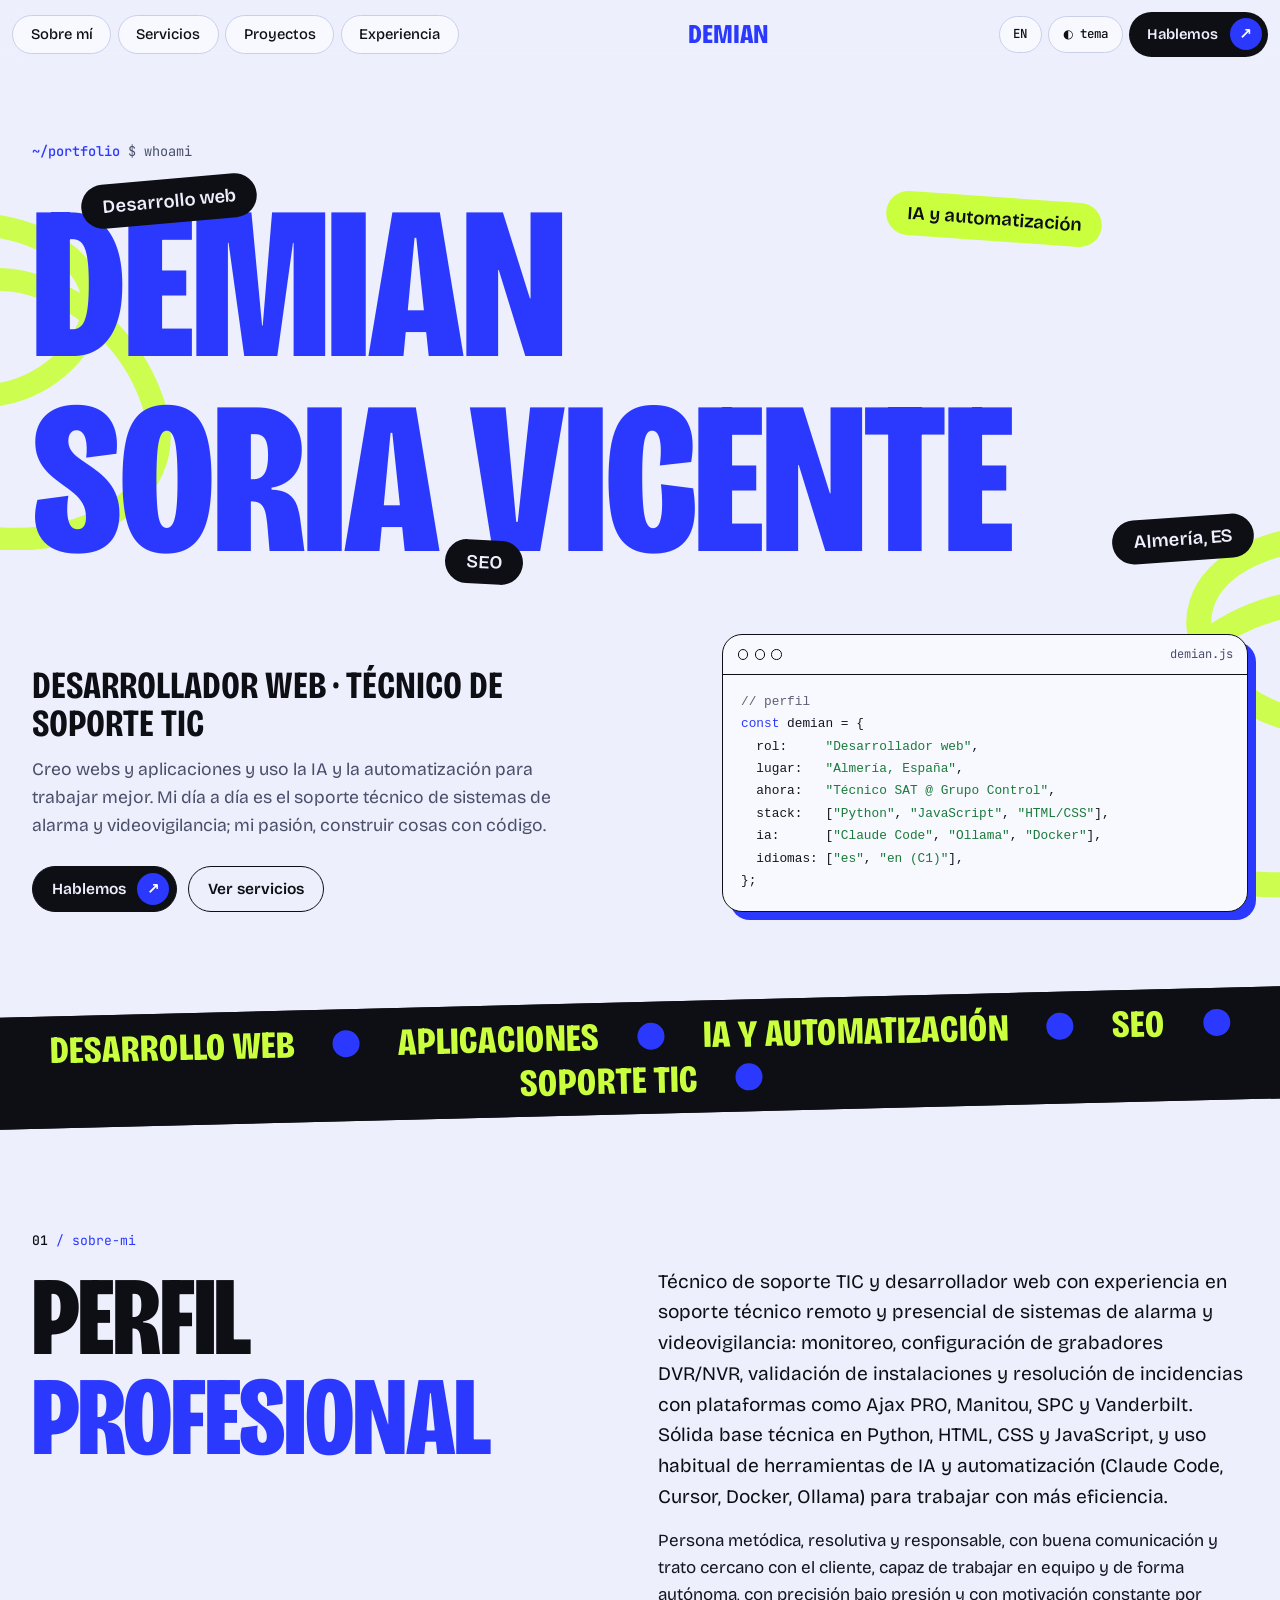
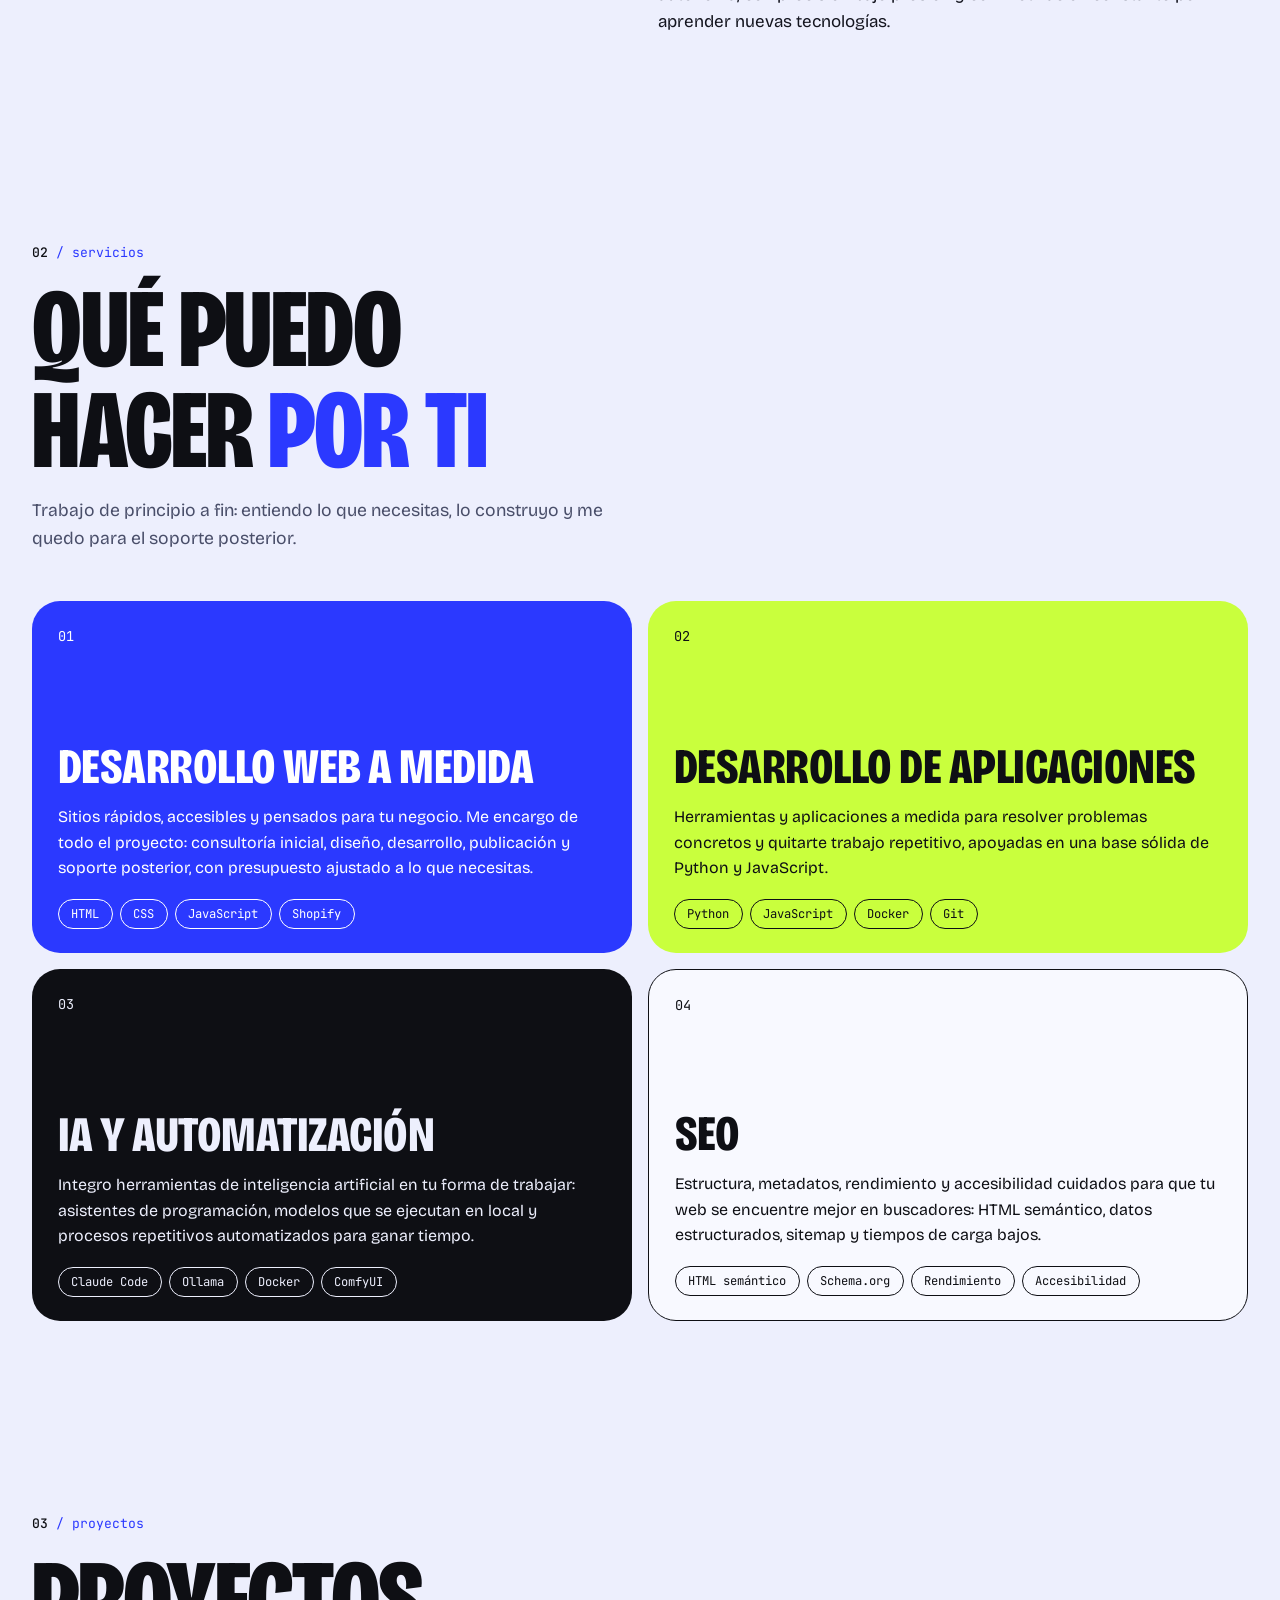
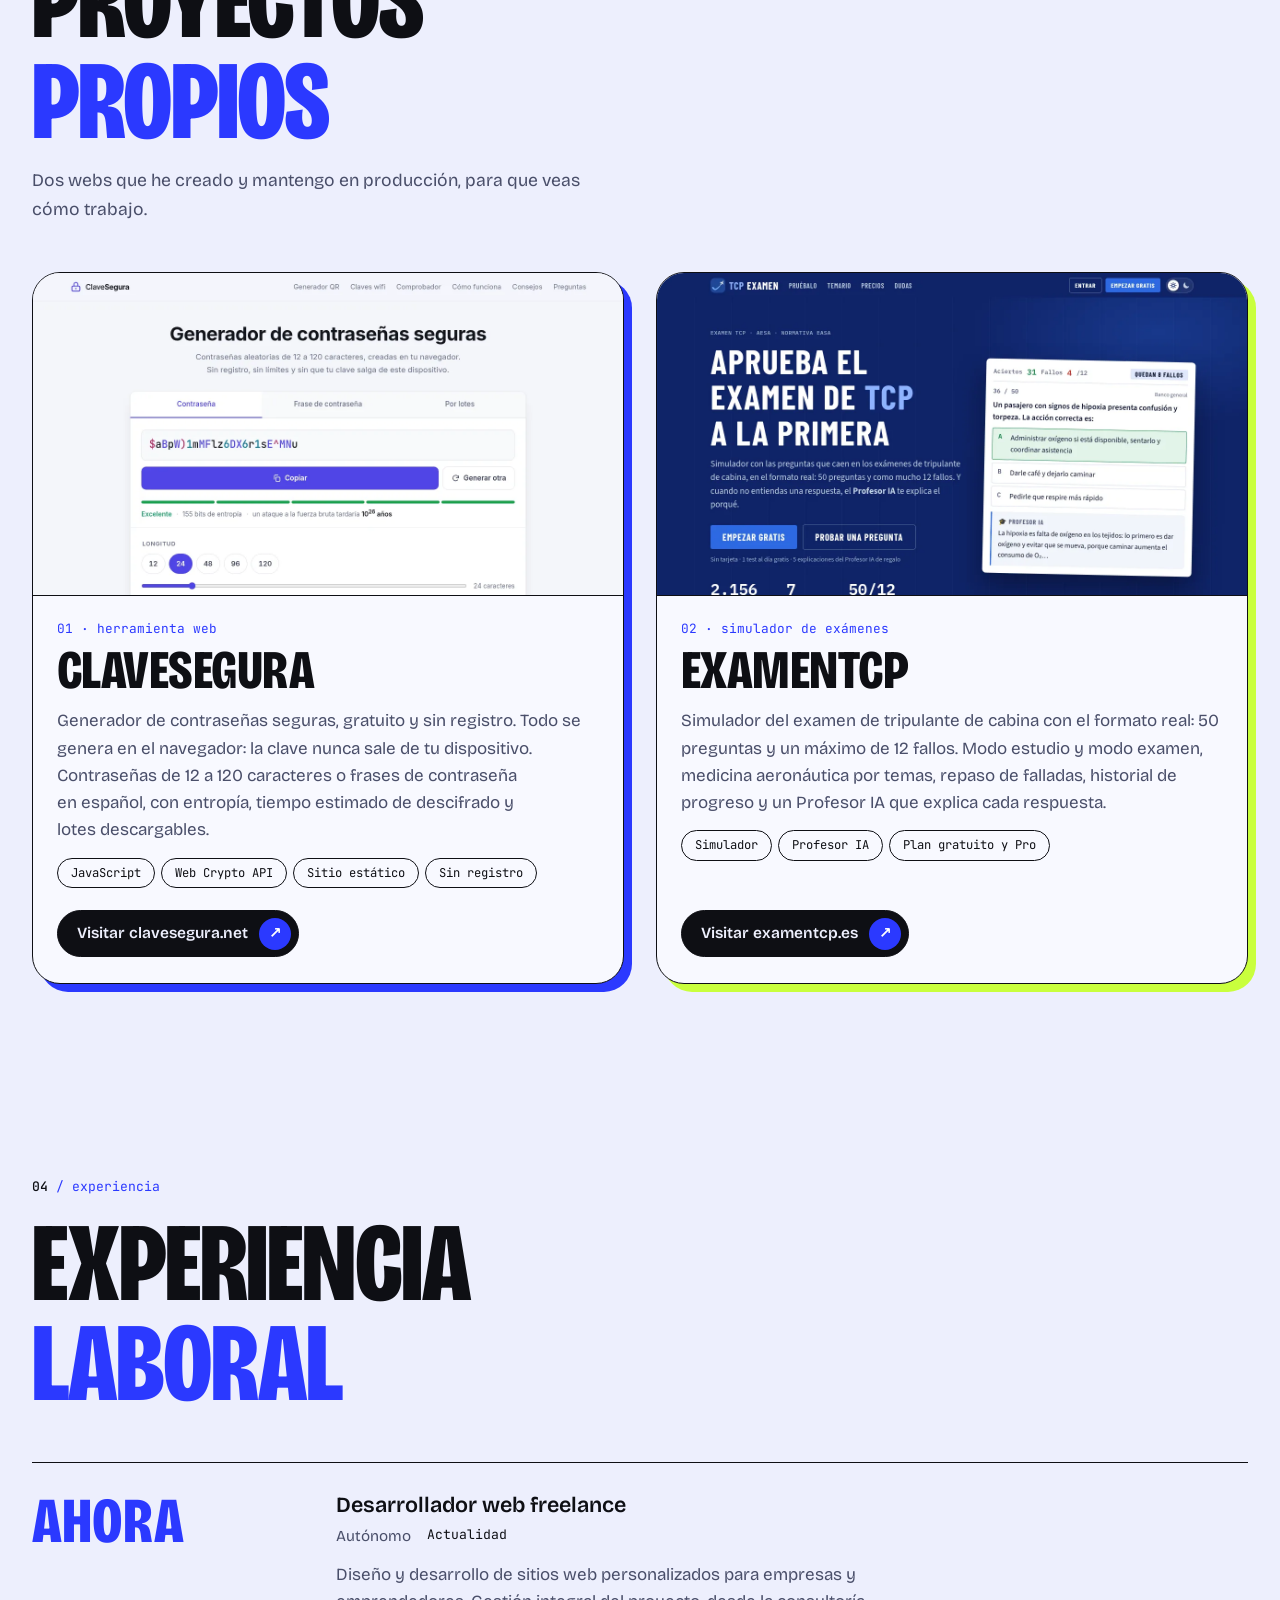
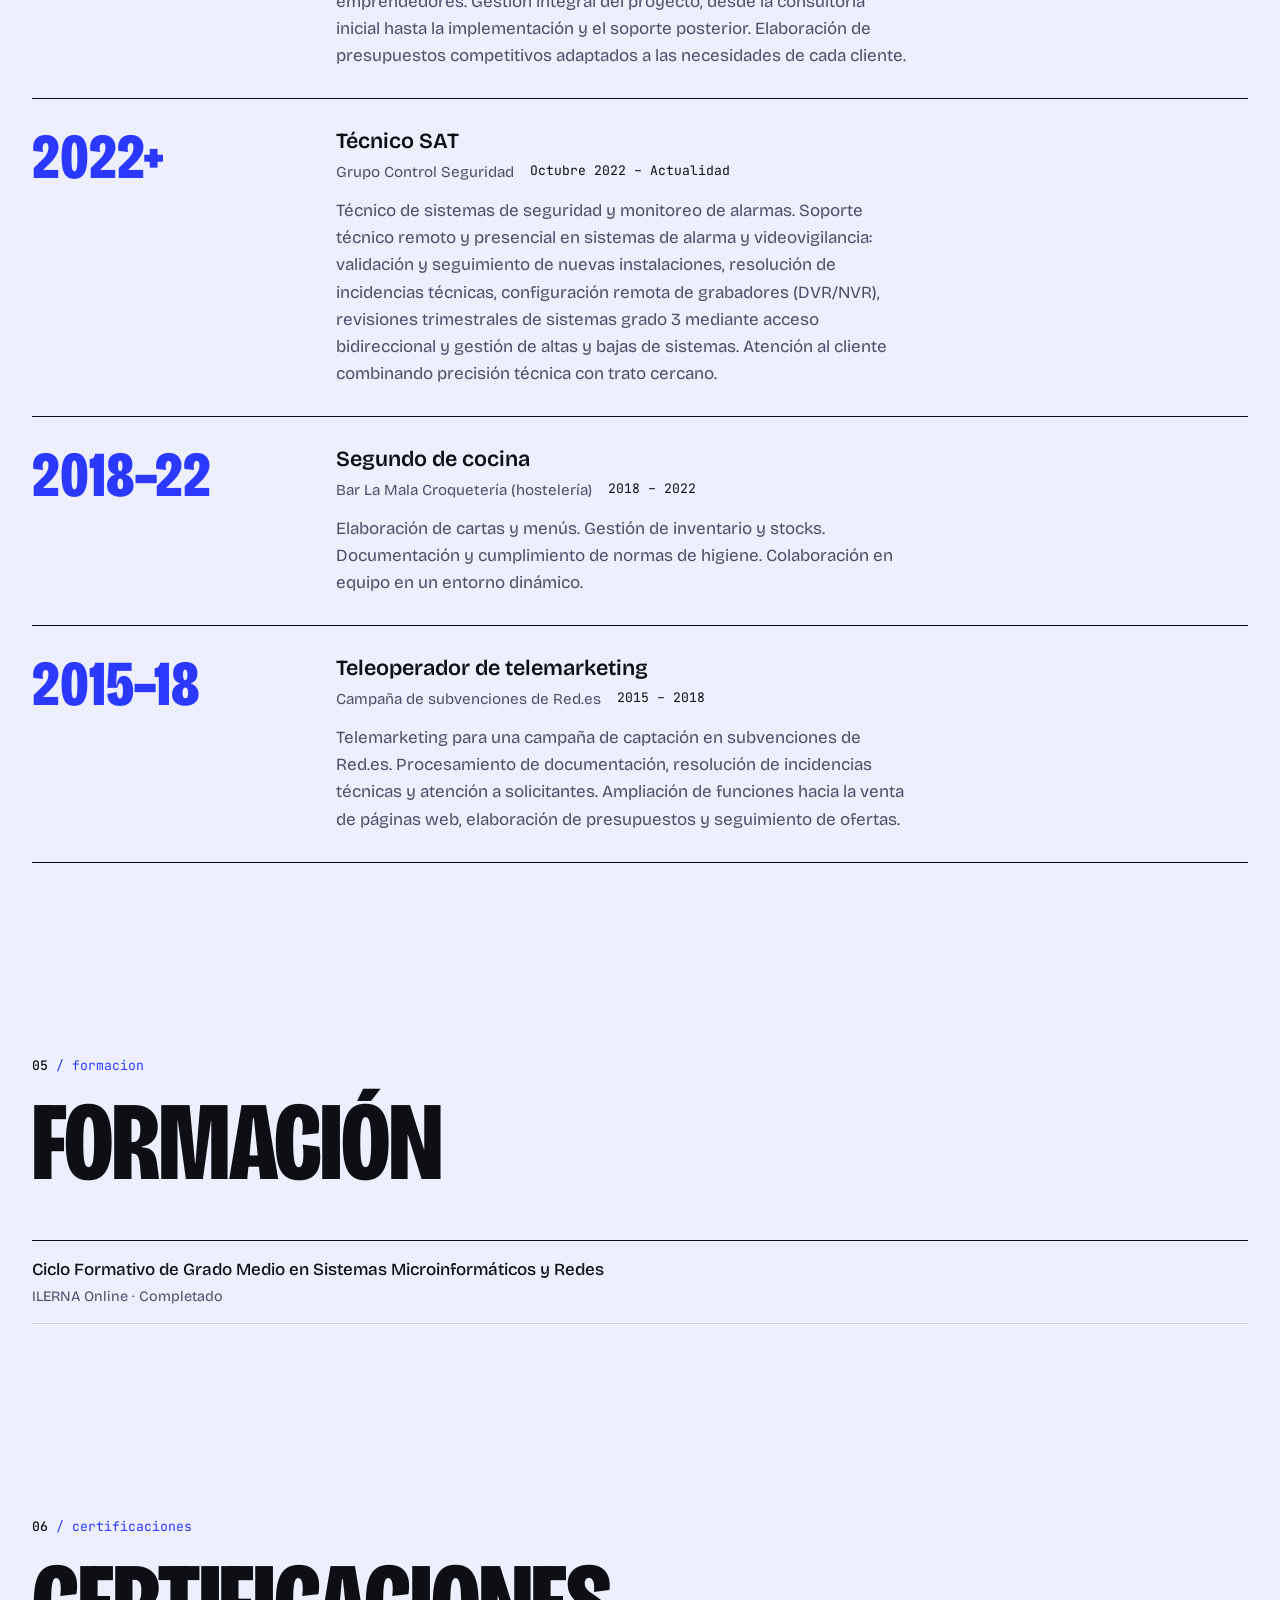
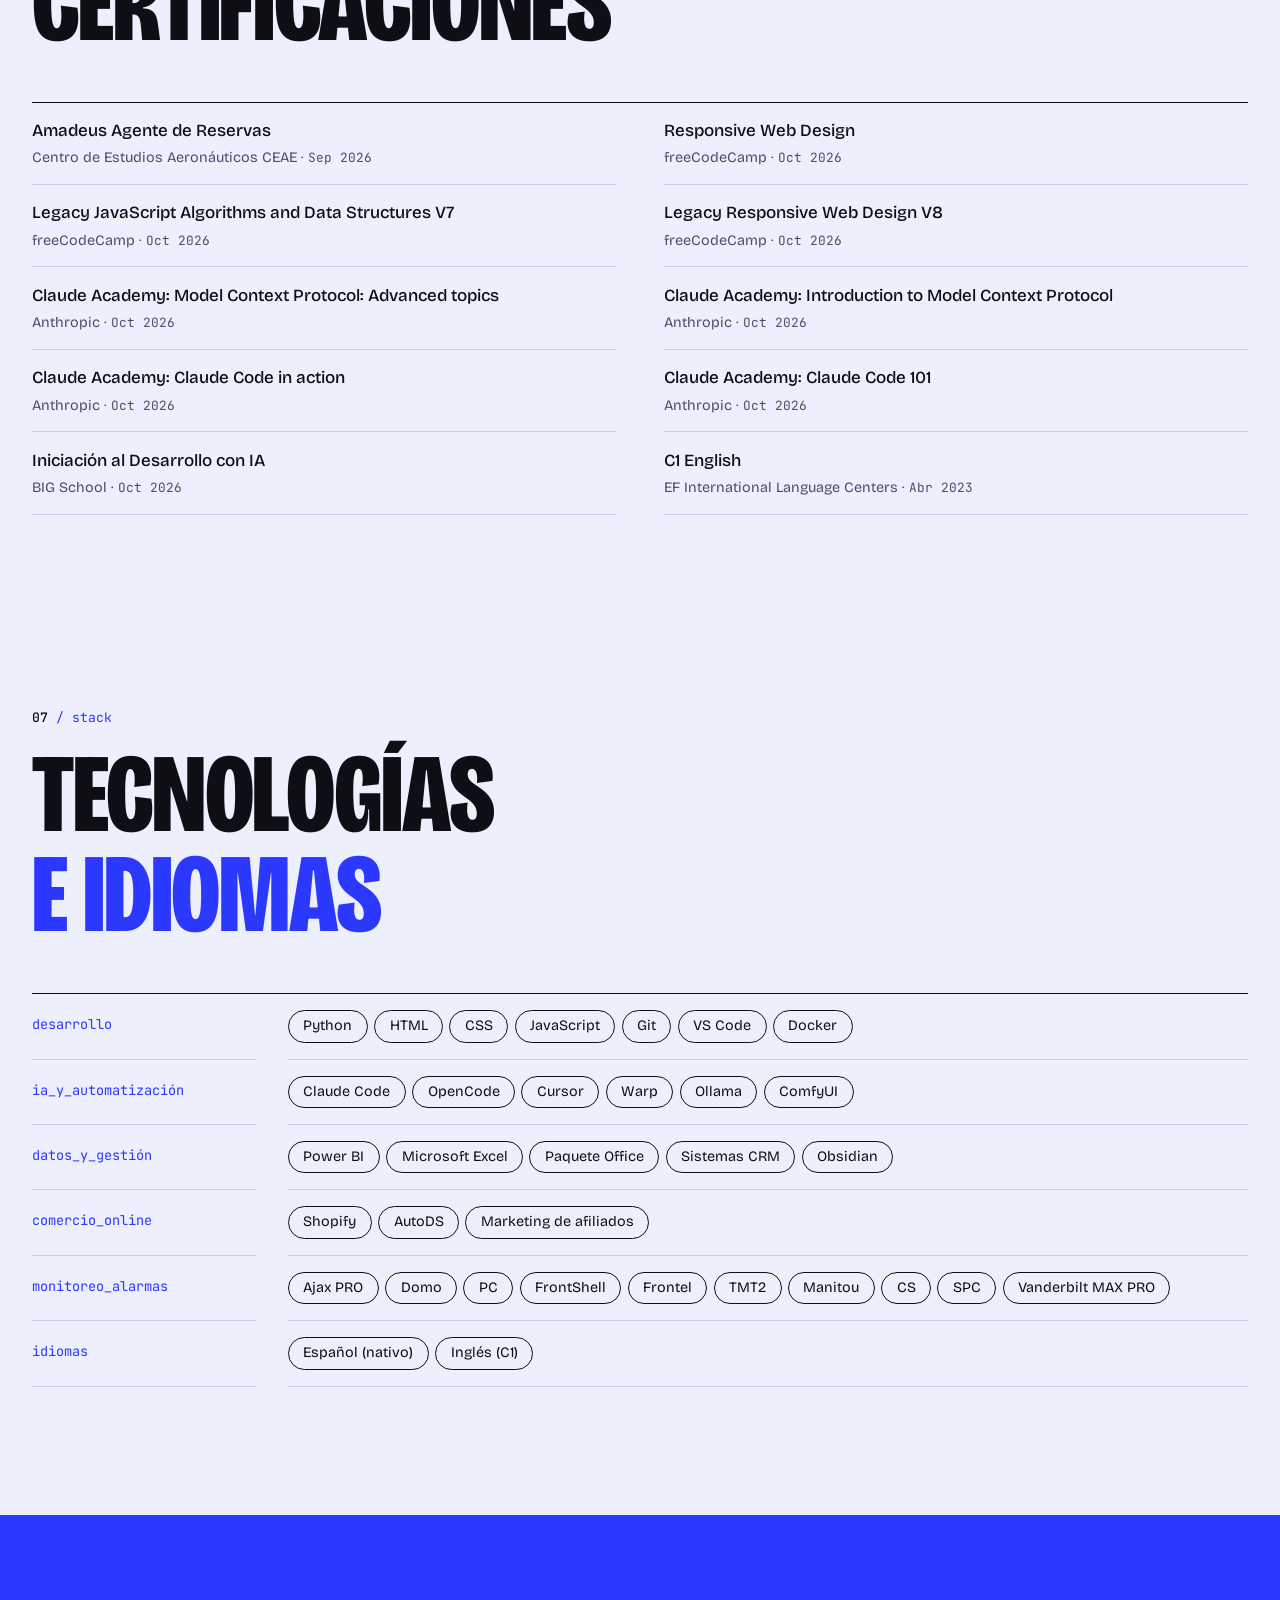
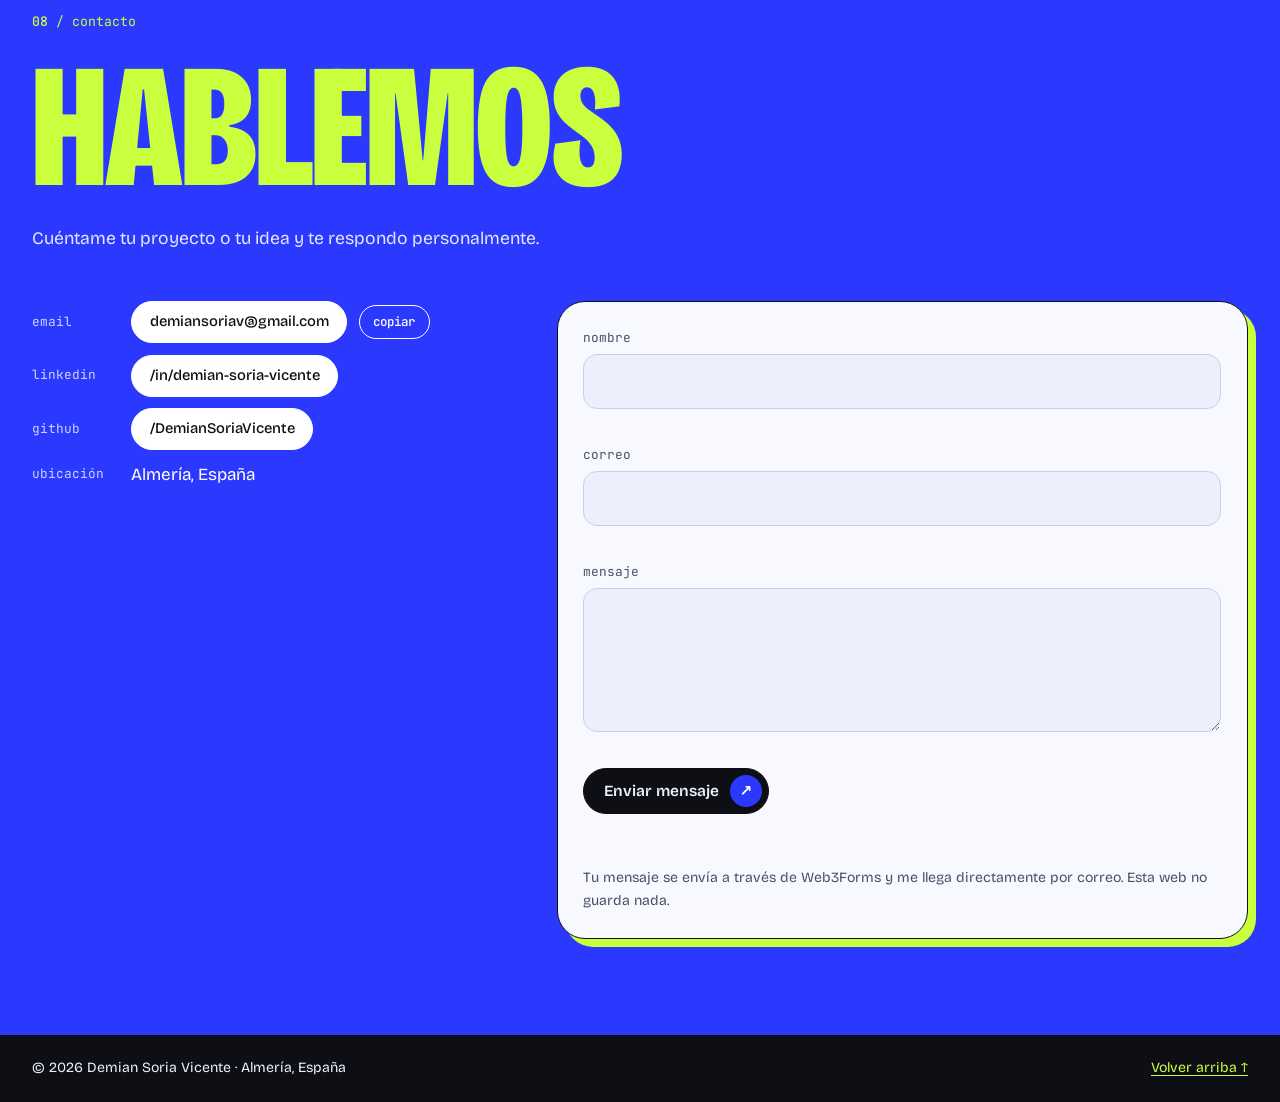
==== index.html @ f56797f7 "" ====
<!doctype html>
<html lang="es">
<head>
  <meta charset="utf-8">
  <meta name="viewport" content="width=device-width, initial-scale=1">
  <script>try{var t=localStorage.getItem("theme");if(t==="light"||t==="dark")document.documentElement.dataset.theme=t}catch(e){}document.documentElement.classList.add("js")</script>
  <title>Demian Soria Vicente — Desarrollador web · IA y automatización</title>
  <meta name="description" content="Demian Soria Vicente, desarrollador web y técnico de soporte TIC en Almería. Webs a medida, aplicaciones, IA y automatización, y SEO. Currículum y contacto.">
  <meta name="theme-color" content="#edeffd">
  <link rel="canonical" href="https://demiansoriavicente.github.io/">
  <link rel="alternate" hreflang="es" href="https://demiansoriavicente.github.io/">
  <link rel="alternate" hreflang="en" href="https://demiansoriavicente.github.io/en/">
  <link rel="alternate" hreflang="x-default" href="https://demiansoriavicente.github.io/">
  <meta property="og:type" content="profile">
  <meta property="og:title" content="Demian Soria Vicente — Desarrollador web · IA y automatización">
  <meta property="og:description" content="Webs a medida, aplicaciones, IA y automatización, y SEO. Técnico de soporte TIC en Almería.">
  <meta property="og:url" content="https://demiansoriavicente.github.io/">
  <meta property="og:image" content="https://demiansoriavicente.github.io/assets/img/og.png">
  <meta property="og:image:width" content="1200">
  <meta property="og:image:height" content="630">
  <meta property="og:image:alt" content="Demian Soria Vicente — Desarrollador web, IA y automatización">
  <meta property="og:locale" content="es_ES">
  <meta property="og:locale:alternate" content="en_GB">
  <meta name="twitter:card" content="summary_large_image">
  <link rel="icon" type="image/svg+xml" href="assets/img/favicon.svg">
  <link rel="preload" href="assets/fonts/bricolage-grotesque-latin.woff2" as="font" type="font/woff2" crossorigin>
  <link rel="stylesheet" href="styles.css?v=20261025o">

  <script type="application/ld+json">
  {
    "@context": "https://schema.org",
    "@type": "Person",
    "name": "Demian Soria Vicente",
    "url": "https://demiansoriavicente.github.io/",
    "image": "https://demiansoriavicente.github.io/assets/img/og.png",
    "jobTitle": "Desarrollador web · Técnico de soporte TIC",
    "email": "demiansoriav@gmail.com",
    "address": { "@type": "PostalAddress", "addressLocality": "Almería", "addressCountry": "ES" },
    "worksFor": { "@type": "Organization", "name": "Grupo Control Seguridad" },
    "sameAs": ["https://www.linkedin.com/in/demian-soria-vicente", "https://github.com/DemianSoriaVicente"],
    "knowsLanguage": ["es", "en"],
    "knowsAbout": ["Desarrollo web", "Inteligencia artificial", "Automatización", "SEO", "Python", "JavaScript"]
  }
  </script>
</head>

<body>
  <a class="skip-link" href="#main">Saltar al contenido</a>

  <header class="nav">
    <div class="nav-in">
      <nav aria-label="Principal">
        <ul class="pills nav-links">
          <li><a class="pill" href="#sobre-mi">Sobre mí</a></li>
          <li><a class="pill" href="#servicios">Servicios</a></li>
          <li><a class="pill" href="#proyectos">Proyectos</a></li>
          <li><a class="pill" href="#experiencia">Experiencia</a></li>
        </ul>
      </nav>
      <a class="brand" href="#inicio" aria-label="Demian Soria Vicente — inicio">Demian</a>
      <div class="tools">
        <a class="pill mono" href="en/" hreflang="en" lang="en" aria-label="Read this page in English">EN</a>
        <button class="pill theme-toggle" type="button" data-theme-toggle aria-label="Cambiar entre tema claro y oscuro">◐ tema</button>
        <a class="cta" href="#contacto">Hablemos <span class="dot" aria-hidden="true">↗</span></a>
      </div>
    </div>
  </header>

  <main id="main">

    <!-- ============ HERO ============ -->
    <section class="hero" id="inicio">
      <svg class="scribble s1" viewBox="0 0 400 420" aria-hidden="true"><path d="M-30 90 C 150 -10, 330 90, 250 190 C 180 280, 40 250, 90 150 C 130 70, 300 120, 340 260 C 370 360, 250 430, 120 400"/></svg>
      <svg class="scribble s2" viewBox="0 0 400 420" aria-hidden="true"><path d="M430 60 C 250 -20, 90 70, 170 170 C 240 260, 380 220, 330 130 C 290 60, 120 110, 80 250 C 50 350, 170 420, 300 380"/></svg>
      <div class="wrap">
        <p class="prompt"><b>~/portfolio</b> $ whoami</p>
        <div class="hero-head">
          <h1 class="hero-title display">
            <span class="line">Demian</span>
            <span class="line">Soria Vicente</span>
          </h1>
          <span class="sticker st1" aria-hidden="true">Desarrollo web</span>
          <span class="sticker st2 lime" aria-hidden="true">IA y automatización</span>
          <span class="sticker st3" aria-hidden="true">SEO</span>
          <span class="sticker st4" aria-hidden="true">Almería, ES</span>
        </div>
        <div class="hero-bottom">
          <div>
            <p class="role">Desarrollador web · Técnico de soporte TIC</p>
            <p class="lede">Creo webs y aplicaciones y uso la IA y la automatización para trabajar mejor. Mi día a día es el soporte técnico de sistemas de alarma y videovigilancia; mi pasión, construir cosas con código.</p>
            <div class="actions">
              <a class="btn solid" href="#contacto">Hablemos</a>
              <a class="btn ghost" href="#servicios">Ver servicios</a>
            </div>
          </div>
          <div class="code-card" aria-hidden="true">
            <div class="code-bar"><i></i><i></i><i></i><span>demian.js</span></div>
<pre><span class="c">// perfil</span>
<span class="k">const</span> demian = {
  rol:     <span class="s">"Desarrollador web"</span>,
  lugar:   <span class="s">"Almería, España"</span>,
  ahora:   <span class="s">"Técnico SAT @ Grupo Control"</span>,
  stack:   [<span class="s">"Python"</span>, <span class="s">"JavaScript"</span>, <span class="s">"HTML/CSS"</span>],
  ia:      [<span class="s">"Claude Code"</span>, <span class="s">"Ollama"</span>, <span class="s">"Docker"</span>],
  idiomas: [<span class="s">"es"</span>, <span class="s">"en (C1)"</span>],
};</pre>
          </div>
        </div>
      </div>
    </section>

    <div class="band-clip" aria-hidden="true">
      <div class="band">
        <div class="band-track">
          <div class="band-set"><span>Desarrollo web</span><span>Aplicaciones</span><span>IA y automatización</span><span>SEO</span><span>Soporte TIC</span></div>
        </div>
      </div>
    </div>

    <!-- ============ SOBRE MÍ ============ -->
    <section id="sobre-mi">
      <div class="wrap reveal">
        <p class="tag"><b>01</b> / sobre-mi</p>
        <div class="about-grid">
          <h2 class="display">Perfil<br><em>profesional</em></h2>
          <div>
            <p>Técnico de soporte TIC y desarrollador web con experiencia en soporte técnico remoto y presencial de sistemas de alarma y videovigilancia: monitoreo, configuración de grabadores DVR/NVR, validación de instalaciones y resolución de incidencias con plataformas como Ajax PRO, Manitou, SPC y Vanderbilt. Sólida base técnica en Python, HTML, CSS y JavaScript, y uso habitual de herramientas de IA y automatización (Claude Code, Cursor, Docker, Ollama) para trabajar con más eficiencia.</p>
            <p>Persona metódica, resolutiva y responsable, con buena comunicación y trato cercano con el cliente, capaz de trabajar en equipo y de forma autónoma, con precisión bajo presión y con motivación constante por aprender nuevas tecnologías.</p>
          </div>
        </div>
      </div>
    </section>

    <!-- ============ SERVICIOS ============ -->
    <section id="servicios">
      <div class="wrap">
        <div class="sec-head reveal">
          <p class="tag"><b>02</b> / servicios</p>
          <h2 class="display">Qué puedo<br>hacer <em>por ti</em></h2>
          <p class="sub">Trabajo de principio a fin: entiendo lo que necesitas, lo construyo y me quedo para el soporte posterior.</p>
        </div>
        <div class="cards">
          <article class="card c1 reveal">
            <span class="num">01</span>
            <h3>Desarrollo web a medida</h3>
            <p>Sitios rápidos, accesibles y pensados para tu negocio. Me encargo de todo el proyecto: consultoría inicial, diseño, desarrollo, publicación y soporte posterior, con presupuesto ajustado a lo que necesitas.</p>
            <ul class="chips"><li>HTML</li><li>CSS</li><li>JavaScript</li><li>Shopify</li></ul>
          </article>
          <article class="card c2 reveal">
            <span class="num">02</span>
            <h3>Desarrollo de aplicaciones</h3>
            <p>Herramientas y aplicaciones a medida para resolver problemas concretos y quitarte trabajo repetitivo, apoyadas en una base sólida de Python y JavaScript.</p>
            <ul class="chips"><li>Python</li><li>JavaScript</li><li>Docker</li><li>Git</li></ul>
          </article>
          <article class="card c3 reveal">
            <span class="num">03</span>
            <h3>IA y automatización</h3>
            <p>Integro herramientas de inteligencia artificial en tu forma de trabajar: asistentes de programación, modelos que se ejecutan en local y procesos repetitivos automatizados para ganar tiempo.</p>
            <ul class="chips"><li>Claude Code</li><li>Ollama</li><li>Docker</li><li>ComfyUI</li></ul>
          </article>
          <article class="card c4 reveal">
            <span class="num">04</span>
            <h3>SEO</h3>
            <p>Estructura, metadatos, rendimiento y accesibilidad cuidados para que tu web se encuentre mejor en buscadores: HTML semántico, datos estructurados, sitemap y tiempos de carga bajos.</p>
            <ul class="chips"><li>HTML semántico</li><li>Schema.org</li><li>Rendimiento</li><li>Accesibilidad</li></ul>
          </article>
        </div>
      </div>
    </section>

    <!-- ============ PROYECTOS ============ -->
    <section id="proyectos">
      <div class="wrap">
        <div class="sec-head reveal">
          <p class="tag"><b>03</b> / proyectos</p>
          <h2 class="display">Proyectos<br><em>propios</em></h2>
          <p class="sub">Dos webs que he creado y mantengo en producción, para que veas cómo trabajo.</p>
        </div>
        <div class="projects">
          <article class="project reveal">
            <a class="shot" href="https://clavesegura.net/" target="_blank" rel="noopener" tabindex="-1" aria-hidden="true"><img src="assets/img/proyecto-clavesegura.webp" alt="" width="1280" height="700" loading="lazy" decoding="async"></a>
            <div class="project-body">
              <p class="num">01 · herramienta web</p>
              <h3 class="display">ClaveSegura</h3>
              <p>Generador de contraseñas seguras, gratuito y sin registro. Todo se genera en el navegador: la clave nunca sale de tu dispositivo. Contraseñas de 12 a 120 caracteres o frases de contraseña en español, con entropía, tiempo estimado de descifrado y lotes descargables.</p>
              <ul class="chips"><li>JavaScript</li><li>Web Crypto API</li><li>Sitio estático</li><li>Sin registro</li></ul>
              <a class="btn solid" href="https://clavesegura.net/" target="_blank" rel="noopener">Visitar clavesegura.net</a>
            </div>
          </article>
          <article class="project reveal">
            <a class="shot" href="https://examentcp.es/" target="_blank" rel="noopener" tabindex="-1" aria-hidden="true"><img src="assets/img/proyecto-examentcp.webp" alt="" width="1280" height="700" loading="lazy" decoding="async"></a>
            <div class="project-body">
              <p class="num">02 · simulador de exámenes</p>
              <h3 class="display">ExamenTCP</h3>
              <p>Simulador del examen de tripulante de cabina con el formato real: 50 preguntas y un máximo de 12 fallos. Modo estudio y modo examen, medicina aeronáutica por temas, repaso de falladas, historial de progreso y un Profesor IA que explica cada respuesta.</p>
              <ul class="chips"><li>Simulador</li><li>Profesor IA</li><li>Plan gratuito y Pro</li></ul>
              <a class="btn solid" href="https://examentcp.es/" target="_blank" rel="noopener">Visitar examentcp.es</a>
            </div>
          </article>
        </div>
      </div>
    </section>

    <!-- ============ EXPERIENCIA ============ -->
    <section id="experiencia">
      <div class="wrap">
        <div class="sec-head reveal">
          <p class="tag"><b>04</b> / experiencia</p>
          <h2 class="display">Experiencia<br><em>laboral</em></h2>
        </div>
        <ol class="jobs">
          <li class="job reveal">
            <span class="yr">Ahora</span>
            <div>
              <h3>Desarrollador web freelance</h3>
              <p class="meta"><span>Autónomo</span><span class="when">Actualidad</span></p>
              <p>Diseño y desarrollo de sitios web personalizados para empresas y emprendedores. Gestión integral del proyecto, desde la consultoría inicial hasta la implementación y el soporte posterior. Elaboración de presupuestos competitivos adaptados a las necesidades de cada cliente.</p>
            </div>
          </li>
          <li class="job reveal">
            <span class="yr">2022+</span>
            <div>
              <h3>Técnico SAT</h3>
              <p class="meta"><span>Grupo Control Seguridad</span><span class="when">Octubre 2022 – Actualidad</span></p>
              <p>Técnico de sistemas de seguridad y monitoreo de alarmas. Soporte técnico remoto y presencial en sistemas de alarma y videovigilancia: validación y seguimiento de nuevas instalaciones, resolución de incidencias técnicas, configuración remota de grabadores (DVR/NVR), revisiones trimestrales de sistemas grado 3 mediante acceso bidireccional y gestión de altas y bajas de sistemas. Atención al cliente combinando precisión técnica con trato cercano.</p>
            </div>
          </li>
          <li class="job reveal">
            <span class="yr">2018–22</span>
            <div>
              <h3>Segundo de cocina</h3>
              <p class="meta"><span>Bar La Mala Croquetería (hostelería)</span><span class="when">2018 – 2022</span></p>
              <p>Elaboración de cartas y menús. Gestión de inventario y stocks. Documentación y cumplimiento de normas de higiene. Colaboración en equipo en un entorno dinámico.</p>
            </div>
          </li>
          <li class="job reveal">
            <span class="yr">2015–18</span>
            <div>
              <h3>Teleoperador de telemarketing</h3>
              <p class="meta"><span>Campaña de subvenciones de Red.es</span><span class="when">2015 – 2018</span></p>
              <p>Telemarketing para una campaña de captación en subvenciones de Red.es. Procesamiento de documentación, resolución de incidencias técnicas y atención a solicitantes. Ampliación de funciones hacia la venta de páginas web, elaboración de presupuestos y seguimiento de ofertas.</p>
            </div>
          </li>
        </ol>
      </div>
    </section>

    <!-- ============ FORMACIÓN ============ -->
    <section id="formacion">
      <div class="wrap reveal">
        <div class="sec-head">
          <p class="tag"><b>05</b> / formacion</p>
          <h2 class="display">Formación</h2>
        </div>
        <ul class="list">
          <li>Ciclo Formativo de Grado Medio en Sistemas Microinformáticos y Redes<small>ILERNA Online · Completado</small></li>
        </ul>
      </div>
    </section>

    <!-- ============ CERTIFICACIONES ============ -->
    <section id="certificaciones">
      <div class="wrap">
        <div class="sec-head reveal">
          <p class="tag"><b>06</b> / certificaciones</p>
          <h2 class="display">Certifi&shy;caciones</h2>
        </div>
        <ul class="list cols reveal">
          <li>Amadeus Agente de Reservas<small>Centro de Estudios Aeronáuticos CEAE · <span class="when">Sep 2026</span></small></li>
          <li>Responsive Web Design<small>freeCodeCamp · <span class="when">Oct 2026</span></small></li>
          <li>Legacy JavaScript Algorithms and Data Structures V7<small>freeCodeCamp · <span class="when">Oct 2026</span></small></li>
          <li>Legacy Responsive Web Design V8<small>freeCodeCamp · <span class="when">Oct 2026</span></small></li>
          <li>Claude Academy: Model Context Protocol: Advanced topics<small>Anthropic · <span class="when">Oct 2026</span></small></li>
          <li>Claude Academy: Introduction to Model Context Protocol<small>Anthropic · <span class="when">Oct 2026</span></small></li>
          <li>Claude Academy: Claude Code in action<small>Anthropic · <span class="when">Oct 2026</span></small></li>
          <li>Claude Academy: Claude Code 101<small>Anthropic · <span class="when">Oct 2026</span></small></li>
          <li>Iniciación al Desarrollo con IA<small>BIG School · <span class="when">Oct 2026</span></small></li>
          <li>C1 English<small>EF International Language Centers · <span class="when">Abr 2023</span></small></li>
        </ul>
      </div>
    </section>

    <!-- ============ TECNOLOGÍAS ============ -->
    <section id="tecnologias">
      <div class="wrap">
        <div class="sec-head reveal">
          <p class="tag"><b>07</b> / stack</p>
          <h2 class="display">Tecnologías<br><em>e idiomas</em></h2>
        </div>
        <dl class="stack reveal">
          <dt>desarrollo</dt>
          <dd><ul class="chips"><li>Python</li><li>HTML</li><li>CSS</li><li>JavaScript</li><li>Git</li><li>VS Code</li><li>Docker</li></ul></dd>
          <dt>ia_y_automatización</dt>
          <dd><ul class="chips"><li>Claude Code</li><li>OpenCode</li><li>Cursor</li><li>Warp</li><li>Ollama</li><li>ComfyUI</li></ul></dd>
          <dt>datos_y_gestión</dt>
          <dd><ul class="chips"><li>Power BI</li><li>Microsoft Excel</li><li>Paquete Office</li><li>Sistemas CRM</li><li>Obsidian</li></ul></dd>
          <dt>comercio_online</dt>
          <dd><ul class="chips"><li>Shopify</li><li>AutoDS</li><li>Marketing de afiliados</li></ul></dd>
          <dt>monitoreo_alarmas</dt>
          <dd><ul class="chips"><li>Ajax PRO</li><li>Domo</li><li>PC</li><li>FrontShell</li><li>Frontel</li><li>TMT2</li><li>Manitou</li><li>CS</li><li>SPC</li><li>Vanderbilt MAX PRO</li></ul></dd>
          <dt>idiomas</dt>
          <dd><ul class="chips"><li>Español (nativo)</li><li>Inglés (C1)</li></ul></dd>
        </dl>
      </div>
    </section>

    <!-- ============ CONTACTO ============ -->
    <section class="contact" id="contacto">
      <div class="wrap">
        <div class="reveal">
          <p class="tag"><b>08</b> / contacto</p>
          <h2 class="display">Hable&shy;mos</h2>
          <p class="sub">Cuéntame tu proyecto o tu idea y te respondo personalmente.</p>
        </div>
        <div class="contact-grid">
          <ul class="links reveal">
            <li>
              <span class="lbl">email</span><a class="pill" href="mailto:demiansoriav@gmail.com">demiansoriav@gmail.com</a>
              <button class="pill copy" type="button" data-copy="demiansoriav@gmail.com" data-copied="¡Copiado!">copiar</button>
            </li>
            <li><span class="lbl">linkedin</span><a class="pill" href="https://www.linkedin.com/in/demian-soria-vicente" rel="me noopener">/in/demian-soria-vicente</a></li>
            <li><span class="lbl">github</span><a class="pill" href="https://github.com/DemianSoriaVicente" rel="me noopener">/DemianSoriaVicente</a></li>
            <li><span class="lbl">ubicación</span><span class="plain">Almería, España</span></li>
          </ul>

          <form class="reveal" id="contact-form" novalidate
                action="https://api.web3forms.com/submit" method="POST"
                data-endpoint="https://api.web3forms.com/submit"
                data-to="demiansoriav@gmail.com"
                data-e-name="Escribe tu nombre." data-e-email="Escribe un correo válido." data-e-msg="Escribe un mensaje (mínimo 10 caracteres)."
                data-sending="Enviando…" data-sent="¡Mensaje enviado! Te responderé lo antes posible." data-fail="No se ha podido enviar. Inténtalo de nuevo o escríbeme directamente a">
            <input type="hidden" name="access_key" value="eef2a2b2-ebfb-4b62-925e-6abe126f3256">
            <input type="hidden" name="subject" value="Mensaje desde la web">
            <input type="hidden" name="from_name" value="Web demiansoriavicente.github.io">
            <input type="checkbox" name="botcheck" class="hp" tabindex="-1" autocomplete="off" aria-hidden="true">
            <div class="field">
              <label for="f-name">nombre</label>
              <input id="f-name" name="name" type="text" autocomplete="name" required maxlength="100">
              <p class="err" data-err="name" aria-live="polite"></p>
            </div>
            <div class="field">
              <label for="f-email">correo</label>
              <input id="f-email" name="email" type="email" autocomplete="email" required maxlength="150">
              <p class="err" data-err="email" aria-live="polite"></p>
            </div>
            <div class="field">
              <label for="f-msg">mensaje</label>
              <textarea id="f-msg" name="message" required minlength="10" maxlength="1500"></textarea>
              <p class="err" data-err="msg" aria-live="polite"></p>
            </div>
            <div class="field hp" aria-hidden="true">
              <label for="f-web">No rellenar</label>
              <input id="f-web" name="web" type="text" tabindex="-1" autocomplete="off">
            </div>
            <div>
              <button class="btn solid" type="submit">Enviar mensaje</button>
            </div>
            <p class="status" role="status" aria-live="polite" data-status></p>
            <p class="note">Tu mensaje se envía a través de Web3Forms y me llega directamente por correo. Esta web no guarda nada.</p>
          </form>
        </div>
      </div>
    </section>

  </main>

  <footer class="foot">
    <div class="wrap">
      <p>© 2026 Demian Soria Vicente · Almería, España</p>
      <p><a href="#inicio">Volver arriba ↑</a></p>
    </div>
  </footer>

  <script src="main.js?v=20261025o" defer></script>
</body>
</html>
---- styles.css ----
/* =============================================================
   0. Fuentes autoalojadas: Bricolage Grotesque y JetBrains Mono
   ============================================================= */
@font-face {
  font-family: 'Bricolage Grotesque';
  font-style: normal;
  font-weight: 400 800;
  font-stretch: 75% 100%;
  font-display: swap;
  src: url(assets/fonts/bricolage-grotesque-latin-ext.woff2) format('woff2');
  unicode-range: U+0100-02BA, U+02BD-02C5, U+02C7-02CC, U+02CE-02D7, U+02DD-02FF, U+0304, U+0308, U+0329, U+1D00-1DBF, U+1E00-1E9F, U+1EF2-1EFF, U+2020, U+20A0-20AB, U+20AD-20C4, U+2113, U+2C60-2C7F, U+A720-A7FF;
}
@font-face {
  font-family: 'Bricolage Grotesque';
  font-style: normal;
  font-weight: 400 800;
  font-stretch: 75% 100%;
  font-display: swap;
  src: url(assets/fonts/bricolage-grotesque-latin.woff2) format('woff2');
  unicode-range: U+0000-00FF, U+0131, U+0152-0153, U+02BB-02BC, U+02C6, U+02DA, U+02DC, U+0304, U+0308, U+0329, U+2000-206F, U+20AC, U+2122, U+2191, U+2193, U+2212, U+2215, U+FEFF, U+FFFD;
}
@font-face {
  font-family: 'JetBrains Mono';
  font-style: normal;
  font-weight: 400 500;
  font-display: swap;
  src: url(assets/fonts/jetbrains-mono-latin.woff2) format('woff2');
  unicode-range: U+0000-00FF, U+0131, U+0152-0153, U+02BB-02BC, U+02C6, U+02DA, U+02DC, U+0304, U+0308, U+0329, U+2000-206F, U+20AC, U+2122, U+2191, U+2193, U+2212, U+2215, U+FEFF, U+FFFD;
}
@font-face {
  font-family: 'JetBrains Mono';
  font-style: normal;
  font-weight: 400 500;
  font-display: swap;
  src: url(assets/fonts/jetbrains-mono-latin-ext.woff2) format('woff2');
  unicode-range: U+0100-02BA, U+02BD-02C5, U+02C7-02CC, U+02CE-02D7, U+02DD-02FF, U+0304, U+0308, U+0329, U+1D00-1DBF, U+1E00-1E9F, U+1EF2-1EFF, U+2020, U+20A0-20AB, U+20AD-20C4, U+2113, U+2C60-2C7F, U+A720-A7FF;
}

/* =============================================================
   1. Tokens (claro por defecto; oscuro con [data-theme="dark"])
   ============================================================= */
:root {
  color-scheme: light;
  --bg: #edeffd;
  --bg-2: #e0e4f8;
  --card: #f8f9ff;
  --ink: #0e0f14;
  --text: #14151f;
  --muted: #4a4f6a;
  --line: #c9cfea;
  --accent: #2b39ff;
  --accent-ink: #ffffff;
  --blue: #2b39ff;
  --lime: #c9ff3d;
  --danger: #c0262d;
  --code-key: #2b39ff;
  --code-str: #1a7a3a;
  --code-com: #5d6074;
  --display: "Bricolage Grotesque", "Arial Narrow", Impact, sans-serif;
  --sans: "Bricolage Grotesque", system-ui, -apple-system, "Segoe UI", sans-serif;
  --mono: "JetBrains Mono", ui-monospace, "SFMono-Regular", Menlo, Consolas, monospace;
  --radius: 28px;
  --pill: 999px;
}
:root[data-theme="dark"] {
  color-scheme: dark;
  --bg: #0d0e14;
  --bg-2: #14151d;
  --card: #171925;
  --ink: #edeffd;
  --text: #ece9e0;
  --muted: #a3a6b8;
  --line: #262838;
  --accent: #8a93ff;
  --accent-ink: #0d0e14;
  --danger: #f87171;
  --code-key: #9aa3ff;
  --code-str: #b6f27a;
  --code-com: #8b8fa6;
}

*, *::before, *::after { box-sizing: border-box; }
html { -webkit-text-size-adjust: 100%; scroll-behavior: smooth; scroll-padding-top: 5rem; background: var(--bg); }
body {
  margin: 0;
  background: var(--bg);
  color: var(--text);
  font-family: var(--sans);
  font-size: 1.0625rem;
  font-stretch: 100%;
  line-height: 1.6;
  -webkit-font-smoothing: antialiased;
  overflow-x: clip;
}
img, svg { display: block; max-width: 100%; }
a { color: var(--accent); text-underline-offset: 0.18em; }
button { font: inherit; color: inherit; cursor: pointer; }
:focus-visible { outline: 3px solid var(--accent); outline-offset: 3px; border-radius: 6px; }
::selection { background: var(--lime); color: #0e0f14; }
p, dd, li { text-wrap: pretty; }
p { margin: 0 0 0.9rem; }

.wrap { width: min(100% - 2.5rem, 76rem); margin-inline: auto; }
.display {
  font-family: var(--display);
  font-weight: 800;
  font-stretch: 75%;
  text-transform: uppercase;
  line-height: 0.9;
  letter-spacing: -0.01em;
  text-wrap: balance;
}

.skip-link {
  position: absolute; left: 1rem; top: -4rem; z-index: 100;
  background: var(--ink); color: var(--bg);
  padding: 0.6rem 1rem; border-radius: var(--pill); font-weight: 600;
}
.skip-link:focus { top: 1rem; }

/* =============================================================
   2. Navegación en píldoras
   ============================================================= */
.nav {
  position: sticky; top: 0; z-index: 50; padding-block: 0.75rem;
  background: color-mix(in srgb, var(--bg) 88%, transparent);
  -webkit-backdrop-filter: blur(10px); backdrop-filter: blur(10px);
}
.nav-in {
  width: min(100% - 1.5rem, 90rem); margin-inline: auto;
  display: flex; flex-wrap: wrap; align-items: center; justify-content: space-between; gap: 0.5rem 0.75rem;
}
.pills { display: flex; flex-wrap: wrap; gap: 0.4rem; margin: 0; padding: 0; list-style: none; }
.pill {
  display: inline-flex; align-items: center; gap: 0.5rem;
  font-size: 0.92rem; font-weight: 500; line-height: 1;
  padding: 0.7rem 1.1rem; border-radius: var(--pill);
  background: var(--card); color: var(--ink); border: 1px solid var(--line);
  text-decoration: none; transition: background .2s, color .2s, transform .2s;
}
.pill:hover { background: var(--ink); color: var(--bg); border-color: var(--ink); }
.pill[aria-current="true"] { background: var(--ink); color: var(--bg); border-color: var(--ink); }
.brand {
  font-family: var(--display); font-weight: 800; font-stretch: 75%; text-transform: uppercase;
  font-size: 1.7rem; line-height: 1; letter-spacing: 0; color: var(--accent); text-decoration: none;
}
.tools { display: flex; align-items: center; gap: 0.4rem; flex-wrap: wrap; }
.pill.mono, .pill.theme-toggle { font-family: var(--mono); font-size: 0.78rem; padding: 0.7rem 0.85rem; }
.theme-toggle { display: none; }
.js .theme-toggle { display: inline-flex; }
.cta {
  display: inline-flex; align-items: center; gap: 0.7rem;
  padding: 0.4rem 0.4rem 0.4rem 1.15rem; border-radius: var(--pill);
  background: var(--ink); color: var(--bg); font-weight: 600; font-size: 0.92rem; text-decoration: none;
  transition: transform .2s;
}
.cta:hover { transform: translateY(-1px); color: var(--bg); }
.cta .dot {
  display: grid; place-items: center; width: 2rem; height: 2rem; border-radius: 50%;
  background: var(--blue); color: #fff; font-size: 0.95rem; transition: transform .3s;
}
.cta:hover .dot { transform: rotate(45deg); }

/* =============================================================
   3. Hero
   ============================================================= */
.hero { position: relative; padding-block: clamp(2.5rem, 6vw, 4.5rem) clamp(2.5rem, 6vw, 4rem); overflow: hidden; }
.scribble { position: absolute; z-index: 0; fill: none; stroke: var(--lime); stroke-width: 26; stroke-linecap: round; stroke-linejoin: round; opacity: 0.9; pointer-events: none; }
.scribble.s1 { left: -9rem; top: 7rem; width: 22rem; }
.scribble.s2 { right: -10rem; bottom: 4rem; width: 24rem; }
.hero .wrap { position: relative; z-index: 1; }
.prompt { font-family: var(--mono); font-size: 0.85rem; color: var(--muted); margin: 0 0 1.5rem; }
.prompt b { color: var(--accent); font-weight: 500; }
.hero-head { position: relative; }
.hero-title {
  margin: 0;
  font-size: clamp(3.4rem, 17vw, 15rem);
  color: var(--accent);
}
.hero-title .line { display: block; }
.sticker {
  position: absolute; z-index: 2;
  font-family: var(--sans); font-stretch: 100%; font-weight: 600; font-size: clamp(0.72rem, 1.5vw, 1.15rem);
  letter-spacing: 0; line-height: 1; text-transform: none; white-space: nowrap;
  padding: 0.7em 1.15em; border-radius: var(--pill);
  background: var(--ink); color: var(--bg);
  transform: rotate(var(--r, 0deg));
}
.sticker.lime { background: var(--lime); color: #0e0f14; }
.st1 { --r: -5deg; top: -0.4em; left: 4%; }
.st2 { --r: 4deg; top: 0.55em; right: 12%; }
.st3 { --r: 3deg; bottom: -0.35em; left: 34%; }
.st4 { --r: -4deg; bottom: 0.9em; right: -0.5%; }
@media (prefers-reduced-motion: no-preference) {
  .sticker { animation: bob 5s ease-in-out infinite alternate; }
  .st2 { animation-delay: -1.2s; } .st3 { animation-delay: -2.4s; } .st4 { animation-delay: -3.3s; }
}
@keyframes bob { from { transform: translateY(0) rotate(var(--r)); } to { transform: translateY(-5px) rotate(calc(var(--r) * -0.6)); } }

.hero-bottom { display: grid; gap: 2rem; margin-top: clamp(2.2rem, 5vw, 3.5rem); align-items: end; }
.role { margin: 0 0 0.8rem; font-family: var(--display); font-weight: 700; font-stretch: 75%; text-transform: uppercase; font-size: clamp(1.4rem, 3.4vw, 2.4rem); line-height: 1; color: var(--ink); }
.lede { max-width: 34rem; margin: 0; color: var(--muted); font-size: 1.1rem; }
.actions { display: flex; flex-wrap: wrap; gap: 0.7rem; margin-top: 1.6rem; }
.btn {
  display: inline-flex; align-items: center; gap: 0.7rem;
  padding: 0.4rem 0.4rem 0.4rem 1.2rem; border-radius: var(--pill);
  border: 1.5px solid var(--ink); background: transparent; color: var(--ink);
  font-weight: 600; font-size: 0.97rem; text-decoration: none; transition: transform .2s, background .2s, color .2s;
}
.btn::after {
  content: "↗"; display: grid; place-items: center; width: 2rem; height: 2rem; border-radius: 50%;
  background: var(--ink); color: var(--bg); font-size: 0.95rem;
}
.btn.ghost { padding-right: 1.2rem; }
.btn.ghost::after { display: none; }
.btn:hover { transform: translateY(-2px); }
.btn.solid { background: var(--ink); color: var(--bg); }
.btn.solid::after { background: var(--blue); color: #fff; }
.btn.solid:hover { color: var(--bg); }
.btn.ghost:hover { background: var(--ink); color: var(--bg); }

.code-card {
  font-family: var(--mono); font-size: clamp(0.7rem, 1.9vw, 0.8rem); line-height: 1.75;
  background: var(--card); border: 1.5px solid var(--ink); border-radius: 20px; overflow: hidden;
  box-shadow: 8px 8px 0 var(--accent);
}
.code-bar { display: flex; align-items: center; gap: 0.4rem; padding: 0.55rem 0.9rem; border-bottom: 1.5px solid var(--ink); color: var(--muted); font-size: 0.75rem; }
.code-bar i { width: 0.65rem; height: 0.65rem; border-radius: 50%; border: 1.5px solid var(--ink); }
.code-bar span { margin-left: auto; }
.code-card pre { margin: 0; padding: 1rem 1.1rem 1.2rem; overflow-x: auto; color: var(--text); }
.k { color: var(--code-key); } .s { color: var(--code-str); } .c { color: var(--code-com); }

@media (min-width: 900px) {
  .hero-bottom { grid-template-columns: 1.1fr 0.9fr; gap: 3rem; }
}

/* =============================================================
   4. Cinta de palabras
   ============================================================= */
.band-clip { overflow: hidden; padding-block: 1.6rem 1.2rem; }
.band {
  background: var(--ink); color: var(--lime); overflow: hidden;
  transform: rotate(-1.4deg); margin-inline: -3%; padding-block: 0.9rem;
  border-block: 1.5px solid var(--ink);
}
.band-track { display: flex; justify-content: center; }
.band-set { display: flex; flex-wrap: wrap; justify-content: center; row-gap: 0.3rem; padding-inline: 3%; }
.band-set span {
  font-family: var(--display); font-weight: 800; font-stretch: 75%; text-transform: uppercase;
  font-size: clamp(1.4rem, 3.4vw, 2.4rem); line-height: 1; padding-inline: 1.2rem; white-space: nowrap;
  display: inline-flex; align-items: center; gap: 2.4rem;
}
.band-set span::after { content: ""; width: 0.7em; height: 0.7em; border-radius: 50%; background: var(--accent-ink-band, #2b39ff); }
:root[data-theme="dark"] .band { background: var(--lime); color: #0e0f14; }
:root[data-theme="dark"] .band-set span::after { background: #0e0f14; }

/* =============================================================
   5. Secciones
   ============================================================= */
section { padding-block: clamp(3.5rem, 8vw, 6rem); }
.tag { font-family: var(--mono); font-size: 0.82rem; color: var(--accent); margin: 0 0 1rem; }
.tag b { color: var(--ink); font-weight: 500; }
h2.display { margin: 0; font-size: clamp(2.8rem, 9vw, 7rem); color: var(--ink); }
h2.display em { font-style: normal; color: var(--accent); }
.sec-head { margin-bottom: clamp(1.8rem, 4vw, 3rem); }
.sec-head p.sub { margin: 1rem 0 0; color: var(--muted); max-width: 38rem; font-size: 1.1rem; }

/* Sobre mí */
.about-grid { display: grid; gap: 2rem; }
.about-grid p { max-width: 52ch; }
.about-grid p:first-of-type { font-size: 1.2rem; color: var(--ink); }
@media (min-width: 900px) { .about-grid { grid-template-columns: 1fr 1.05fr; gap: 4rem; align-items: start; } }

/* Servicios: bloques de color */
.cards { display: grid; gap: 1rem; grid-template-columns: 1fr; }
@media (min-width: 720px) { .cards { grid-template-columns: 1fr 1fr; } }
.card {
  position: relative; display: flex; flex-direction: column; min-height: 22rem;
  border-radius: var(--radius); padding: 1.6rem 1.6rem 1.5rem;
  transition: transform .3s;
}
.card:hover { transform: translateY(-5px) rotate(-0.5deg); }
.card .num { font-family: var(--mono); font-size: 0.85rem; }
.card h3 {
  margin: auto 0 0.9rem; padding-top: 2rem;
  font-family: var(--display); font-weight: 800; font-stretch: 75%; text-transform: uppercase;
  font-size: clamp(2rem, 4.6vw, 3.1rem); line-height: 0.92; letter-spacing: -0.01em;
}
.card p { margin-bottom: 1.1rem; font-size: 1rem; max-width: 34rem; }
.c1 { background: var(--blue); color: #fff; }
.c2 { background: var(--lime); color: #0e0f14; }
.c3 { background: #0e0f14; color: #edeffd; }
:root[data-theme="dark"] .c3 { background: #edeffd; color: #0e0f14; }
.c4 { background: var(--card); color: var(--ink); border: 1.5px solid var(--ink); }
.chips { display: flex; flex-wrap: wrap; gap: 0.4rem; margin: 0; padding: 0; list-style: none; }
.chips li {
  font-family: var(--mono); font-size: 0.76rem; line-height: 1; padding: 0.5rem 0.8rem;
  border: 1.5px solid currentColor; border-radius: var(--pill);
}

/* Proyectos */
.projects { display: grid; gap: 1.8rem; grid-template-columns: 1fr; }
@media (min-width: 900px) { .projects { grid-template-columns: 1fr 1fr; gap: 2rem; } }
.project {
  display: flex; flex-direction: column; overflow: hidden;
  background: var(--card); border: 1.5px solid var(--ink); border-radius: var(--radius);
  box-shadow: 8px 8px 0 var(--blue); transition: transform .3s;
}
.project:nth-child(even) { box-shadow: 8px 8px 0 var(--lime); }
.project:hover { transform: translate(-3px, -3px); }
.shot { display: block; border-bottom: 1.5px solid var(--ink); background: var(--bg-2); }
.shot img { width: 100%; height: auto; aspect-ratio: 1280 / 700; object-fit: cover; }
.project-body { display: flex; flex-direction: column; align-items: flex-start; flex: 1; padding: 1.4rem 1.5rem 1.6rem; }
.project .num { margin: 0 0 0.4rem; font-family: var(--mono); font-size: 0.8rem; color: var(--accent); }
.project h3 { margin: 0 0 0.8rem; font-size: clamp(2.2rem, 5vw, 3.4rem); color: var(--ink); }
.project p { color: var(--muted); max-width: 52ch; }
.project .chips { margin-bottom: 1.4rem; }
.project .chips li { border-color: var(--ink); color: var(--ink); }
.project .btn { margin-top: auto; }

/* Experiencia */
.jobs { margin: 0; padding: 0; list-style: none; border-top: 1.5px solid var(--ink); }
.job { display: grid; gap: 0.8rem 2rem; padding-block: 1.8rem; border-bottom: 1.5px solid var(--ink); }
.job .yr { font-family: var(--display); font-weight: 800; font-stretch: 75%; text-transform: uppercase; font-size: clamp(2.2rem, 6vw, 4rem); line-height: 0.9; color: var(--accent); }
.job h3 { margin: 0; font-size: 1.35rem; font-weight: 600; line-height: 1.25; color: var(--ink); }
.job .meta { display: flex; flex-wrap: wrap; gap: 0 1rem; margin: 0.3rem 0 0.8rem; font-size: 0.95rem; color: var(--muted); }
.job .when { font-family: var(--mono); font-size: 0.82rem; color: var(--ink); }
.job p { margin: 0; color: var(--muted); max-width: 52ch; }
@media (min-width: 820px) { .job { grid-template-columns: 17rem 1fr; } }

/* Listas (formación, certificaciones) */
.list { margin: 0; padding: 0; list-style: none; border-top: 1.5px solid var(--ink); }
.list li { padding: 0.9rem 0; border-bottom: 1px solid var(--line); font-weight: 500; color: var(--ink); }
.list small { display: block; margin-top: 0.15rem; color: var(--muted); font-size: 0.9rem; font-weight: 400; }
.list .when { font-family: var(--mono); font-size: 0.8rem; white-space: nowrap; }
@media (min-width: 760px) { .list.cols { display: grid; grid-template-columns: 1fr 1fr; column-gap: 3rem; } }

/* Tecnologías */
.stack { display: grid; gap: 0.5rem 2rem; margin: 0; border-top: 1.5px solid var(--ink); }
.stack dt { font-family: var(--mono); font-size: 0.85rem; color: var(--accent); padding-top: 1.1rem; }
.stack dd { margin: 0; padding-bottom: 1.1rem; border-bottom: 1px solid var(--line); }
@media (min-width: 760px) {
  .stack { grid-template-columns: 14rem 1fr; gap: 0 2rem; }
  .stack dt { padding-block: 1.25rem; border-bottom: 1px solid var(--line); }
  .stack dd { padding-block: 1rem; }
}
.stack .chips li { border-color: var(--ink); color: var(--ink); font-family: var(--sans); font-size: 0.9rem; padding: 0.5rem 0.9rem; }

/* =============================================================
   6. Contacto (bloque azul)
   ============================================================= */
.contact { background: var(--blue); color: #fff; margin-top: 2rem; }
.contact .tag, .contact .tag b { color: var(--lime); }
.contact h2.display { color: var(--lime); font-size: clamp(3.4rem, 14vw, 11rem); }
.contact .sub { color: #e4e6ff; margin: 1.2rem 0 0; max-width: 34rem; font-size: 1.1rem; }
.contact-grid { display: grid; gap: 2.5rem; margin-top: clamp(2rem, 4vw, 3rem); }
@media (min-width: 900px) { .contact-grid { grid-template-columns: 0.8fr 1.2fr; gap: 4rem; align-items: start; } }
.links { margin: 0; padding: 0; list-style: none; display: grid; gap: 0.7rem; }
.links li { display: flex; flex-wrap: wrap; align-items: center; gap: 0.5rem 0.7rem; }
.links .lbl { font-family: var(--mono); font-size: 0.8rem; color: #cfd2ff; min-width: 5.5rem; }
.links a.pill { background: #fff; color: #0e0f14; border-color: #fff; overflow-wrap: anywhere; line-height: 1.2; }
.links a.pill:hover { background: var(--lime); border-color: var(--lime); color: #0e0f14; }
.links .plain { color: #fff; }
.copy { display: none; background: transparent; color: #fff; border-color: #fff; font-family: var(--mono); font-size: 0.78rem; padding: 0.6rem 0.85rem; }
.js .copy { display: inline-flex; }
.copy:hover { background: #fff; color: #0e0f14; border-color: #fff; }
form {
  display: grid; gap: 1rem; padding: 1.6rem; border-radius: var(--radius);
  background: var(--card); color: var(--text); border: 1.5px solid #0e0f14;
  box-shadow: 8px 8px 0 var(--lime);
}
.field { display: grid; gap: 0.35rem; }
label { font-family: var(--mono); font-size: 0.8rem; color: var(--muted); }
input, textarea {
  width: 100%; font: inherit; color: var(--text); background: var(--bg);
  border: 1.5px solid var(--line); border-radius: 14px; padding: 0.8rem 0.95rem;
}
textarea { min-height: 9rem; resize: vertical; }
input:focus-visible, textarea:focus-visible { outline-offset: 1px; border-color: var(--accent); }
input[aria-invalid="true"], textarea[aria-invalid="true"] { border-color: var(--danger); }
.err { min-height: 1.1em; font-size: 0.82rem; color: var(--danger); margin: 0; }
.status { margin: 0; font-size: 0.92rem; color: var(--muted); min-height: 1.4em; }
.note { margin: 0; font-size: 0.88rem; color: var(--muted); }
.hp { position: absolute; left: -9999px; width: 1px; height: 1px; overflow: hidden; }
form .btn.solid::after { background: var(--blue); }

/* Pie */
.foot { background: var(--ink); color: var(--bg); padding-block: 1.4rem; font-size: 0.88rem; }
.foot .wrap { display: flex; justify-content: space-between; flex-wrap: wrap; gap: 0.5rem 1rem; }
.foot p { margin: 0; }
.foot a { color: var(--lime); }
:root[data-theme="dark"] .foot a { color: var(--lime); }

/* =============================================================
   7. Revelado suave (solo con JS y sin reduced-motion)
   ============================================================= */
@media (prefers-reduced-motion: no-preference) {
  .js .reveal { opacity: 0; transform: translateY(22px); transition: opacity .7s ease, transform .7s ease; }
  .js .reveal.in { opacity: 1; transform: none; }
}
@media (prefers-reduced-motion: reduce) {
  html { scroll-behavior: auto; }
  .btn, .card, .project, .pill, .cta, .cta .dot { transition: none; }
}

/* =============================================================
   8. Móvil
   ============================================================= */
@media (max-width: 719px) {
  .nav { position: static; }
  .nav-in { justify-content: space-between; }
  .brand { order: 1; }
  .tools { order: 2; }
  .pills { order: 3; width: 100%; }
  .st4 { display: none; }
  .scribble.s1 { width: 14rem; left: -7rem; top: 5rem; }
  .scribble.s2 { width: 15rem; right: -8rem; }
  .card { min-height: 18rem; }
}

/* =============================================================
   9. Impresión: el CV se guarda como PDF en claro
   ============================================================= */
@media print {
  @page { size: A4; margin: 14mm 16mm; }
  :root, :root[data-theme="dark"] {
    --bg: #fff; --bg-2: #fff; --card: #fff; --ink: #000; --text: #000; --muted: #333; --line: #ccc; --accent: #000; --blue: #000;
  }
  body { font-size: 10pt; line-height: 1.45; }
  .shot, .nav, .skip-link, .actions, .code-card, .band-clip, .scribble, .sticker, #contact, #contacto, .foot { display: none !important; }
  .hero { padding-block: 0 0.6rem; }
  .hero-title { font-size: 28pt; color: #000; }
  .hero-bottom { margin-top: 0.8rem; }
  section { padding-block: 1rem 0; }
  h2.display { font-size: 18pt; }
  .job .yr { font-size: 14pt; color: #000; }
  .job, .card, .project { break-inside: avoid; }
  .card { border: 1px solid #ccc; background: #fff; color: #000; min-height: 0; }
  .js .reveal { opacity: 1 !important; transform: none !important; }
  a { color: inherit; text-decoration: none; }
}
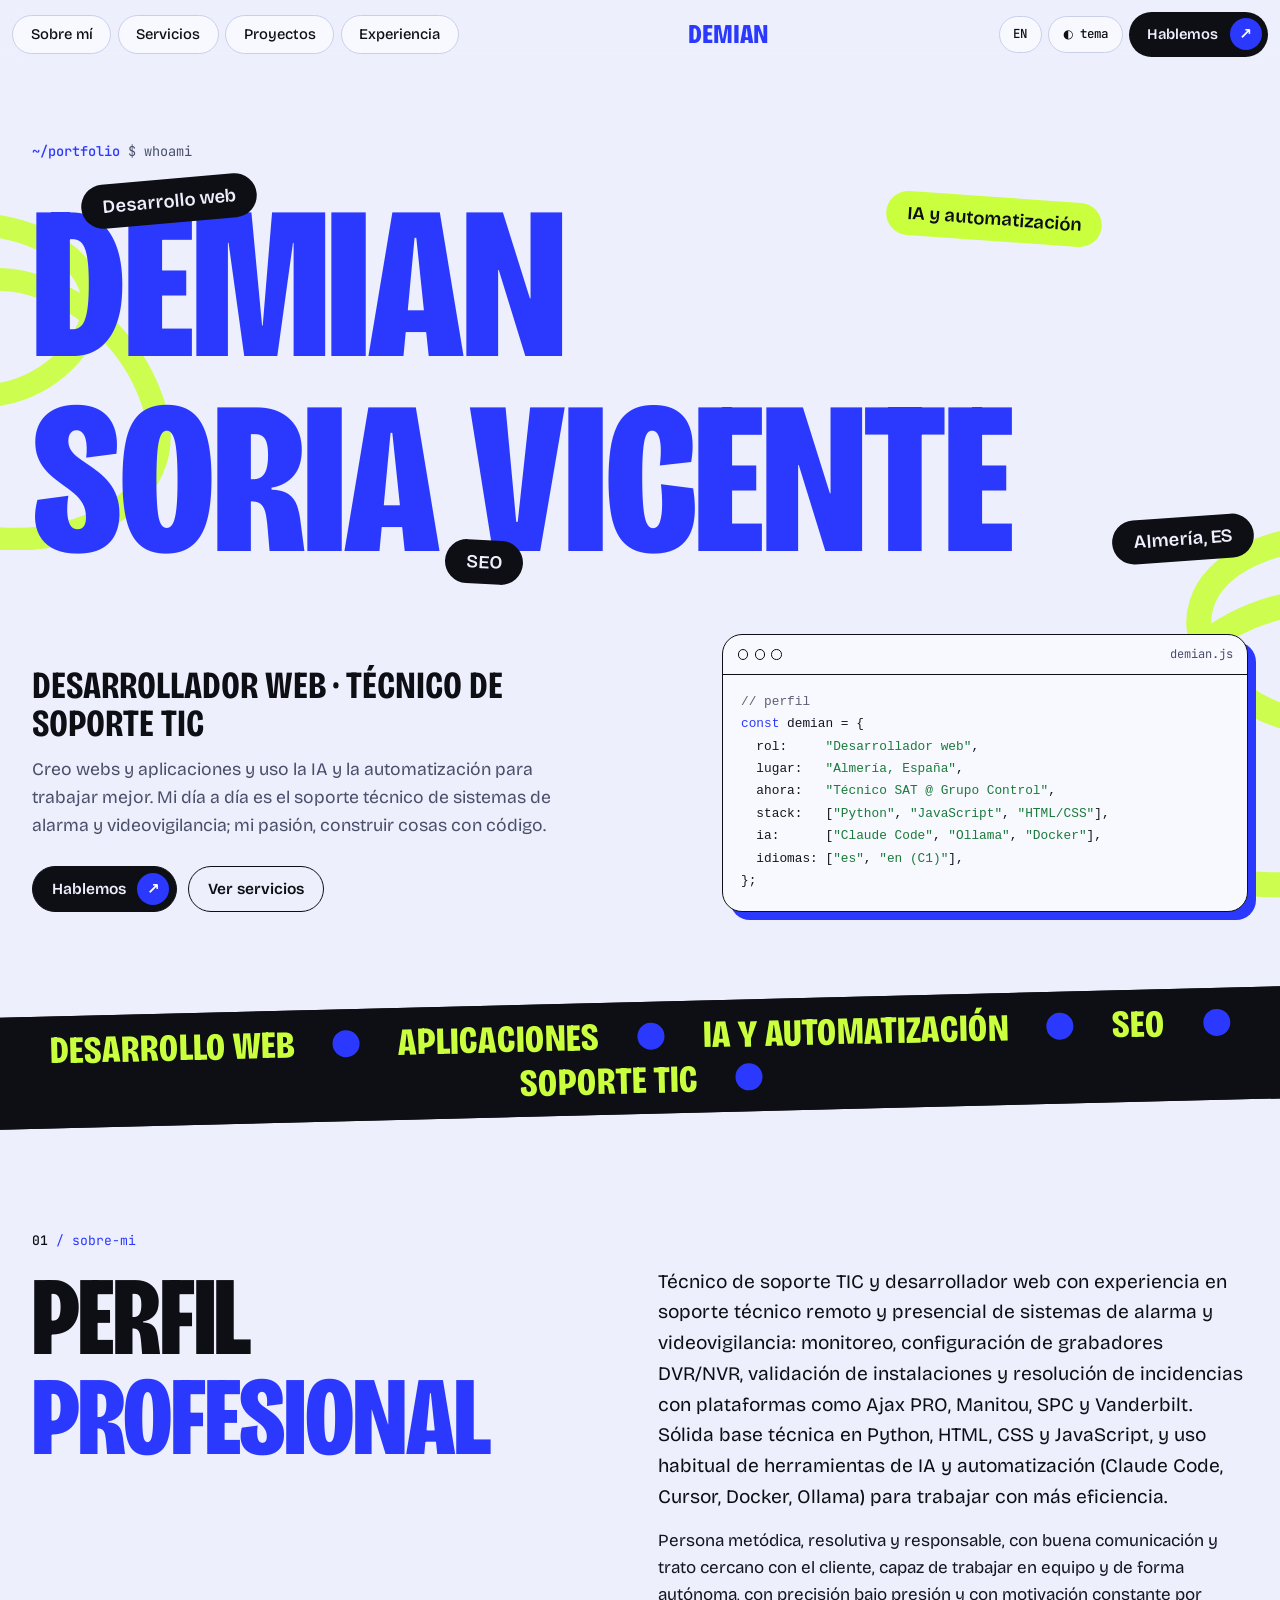
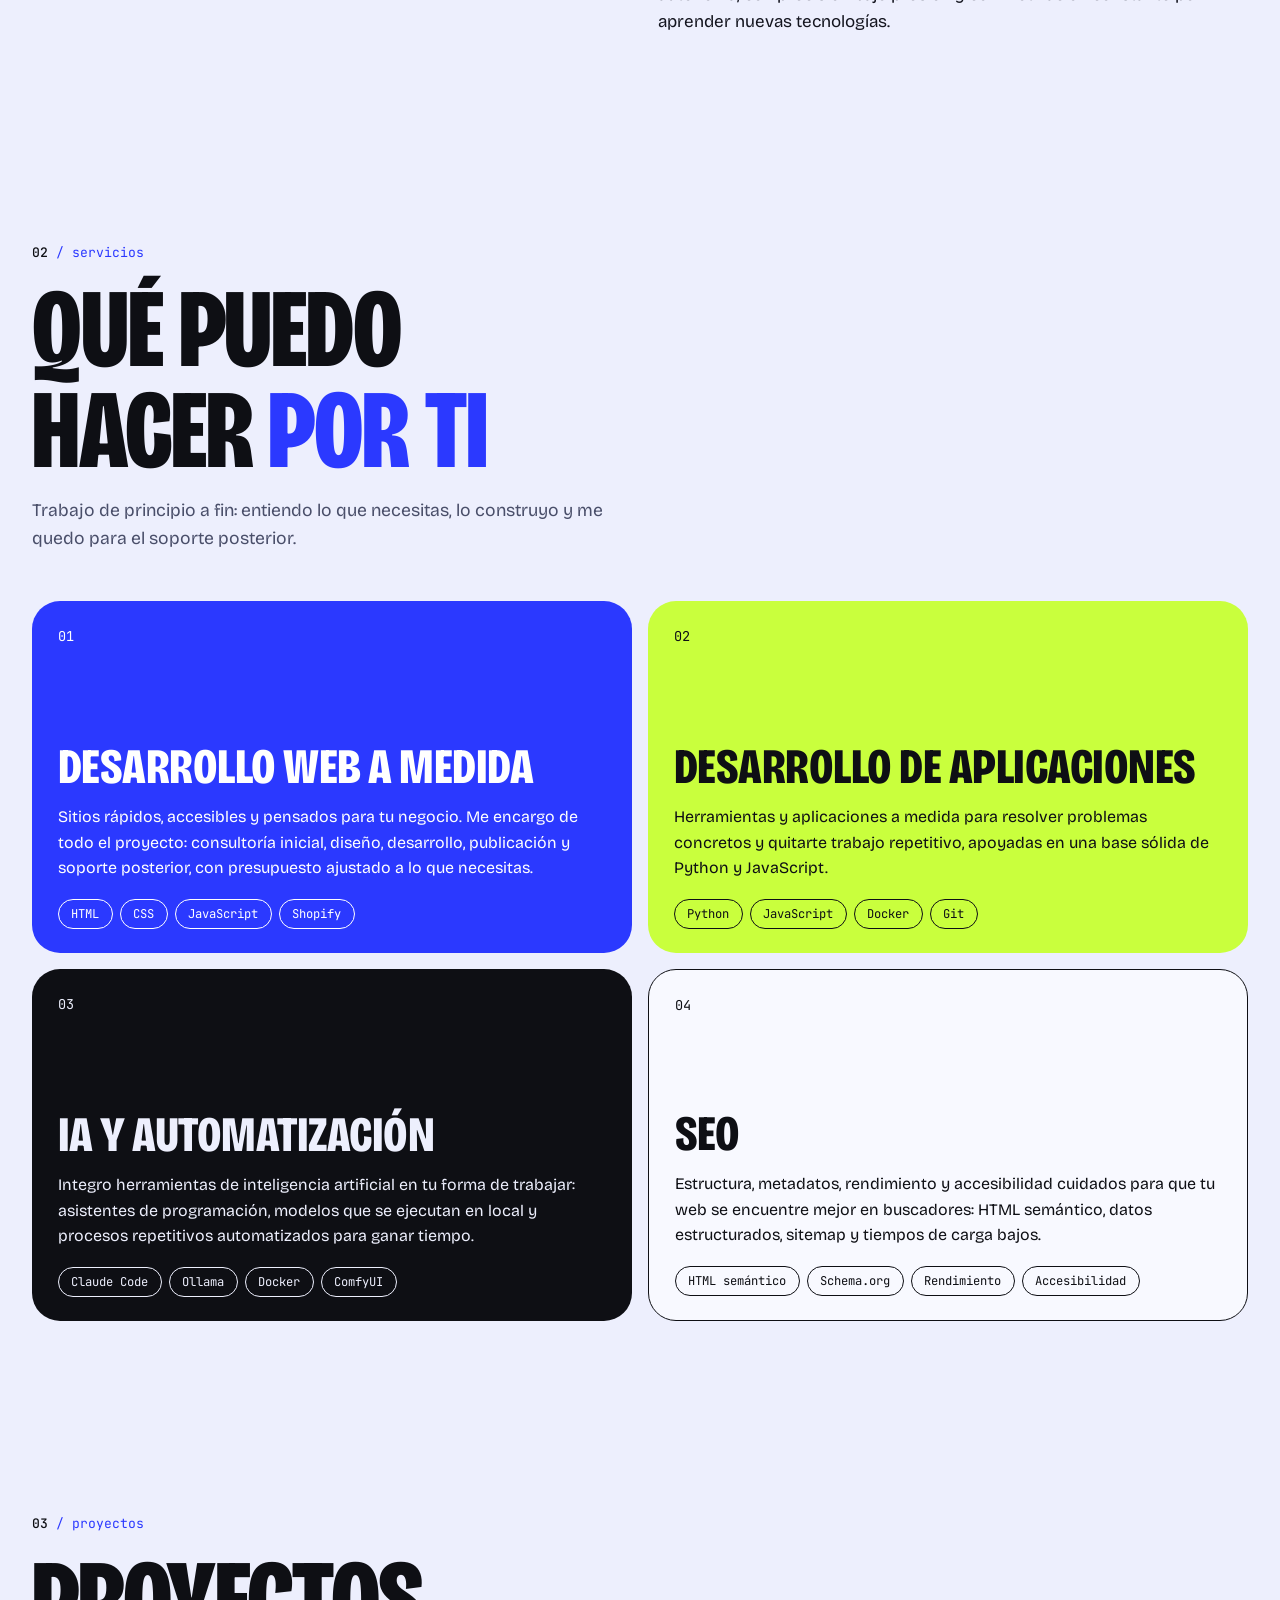
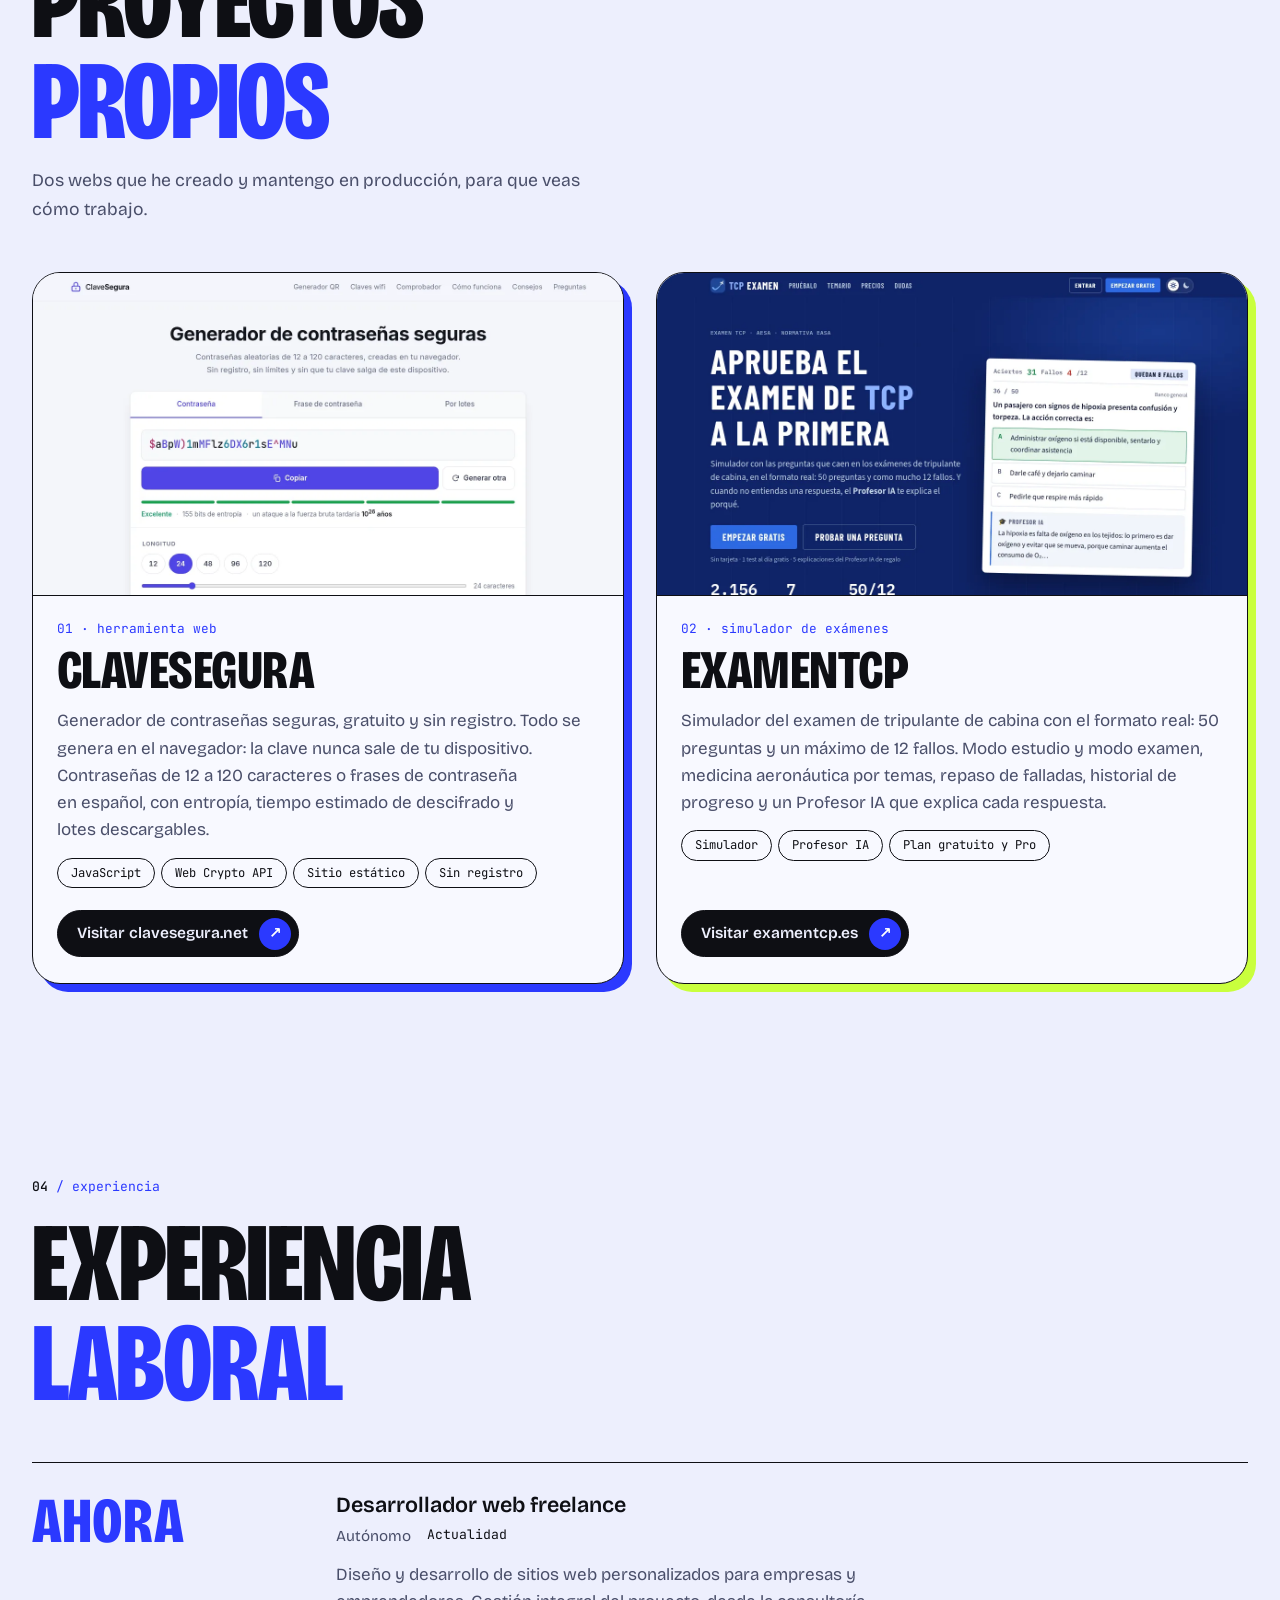
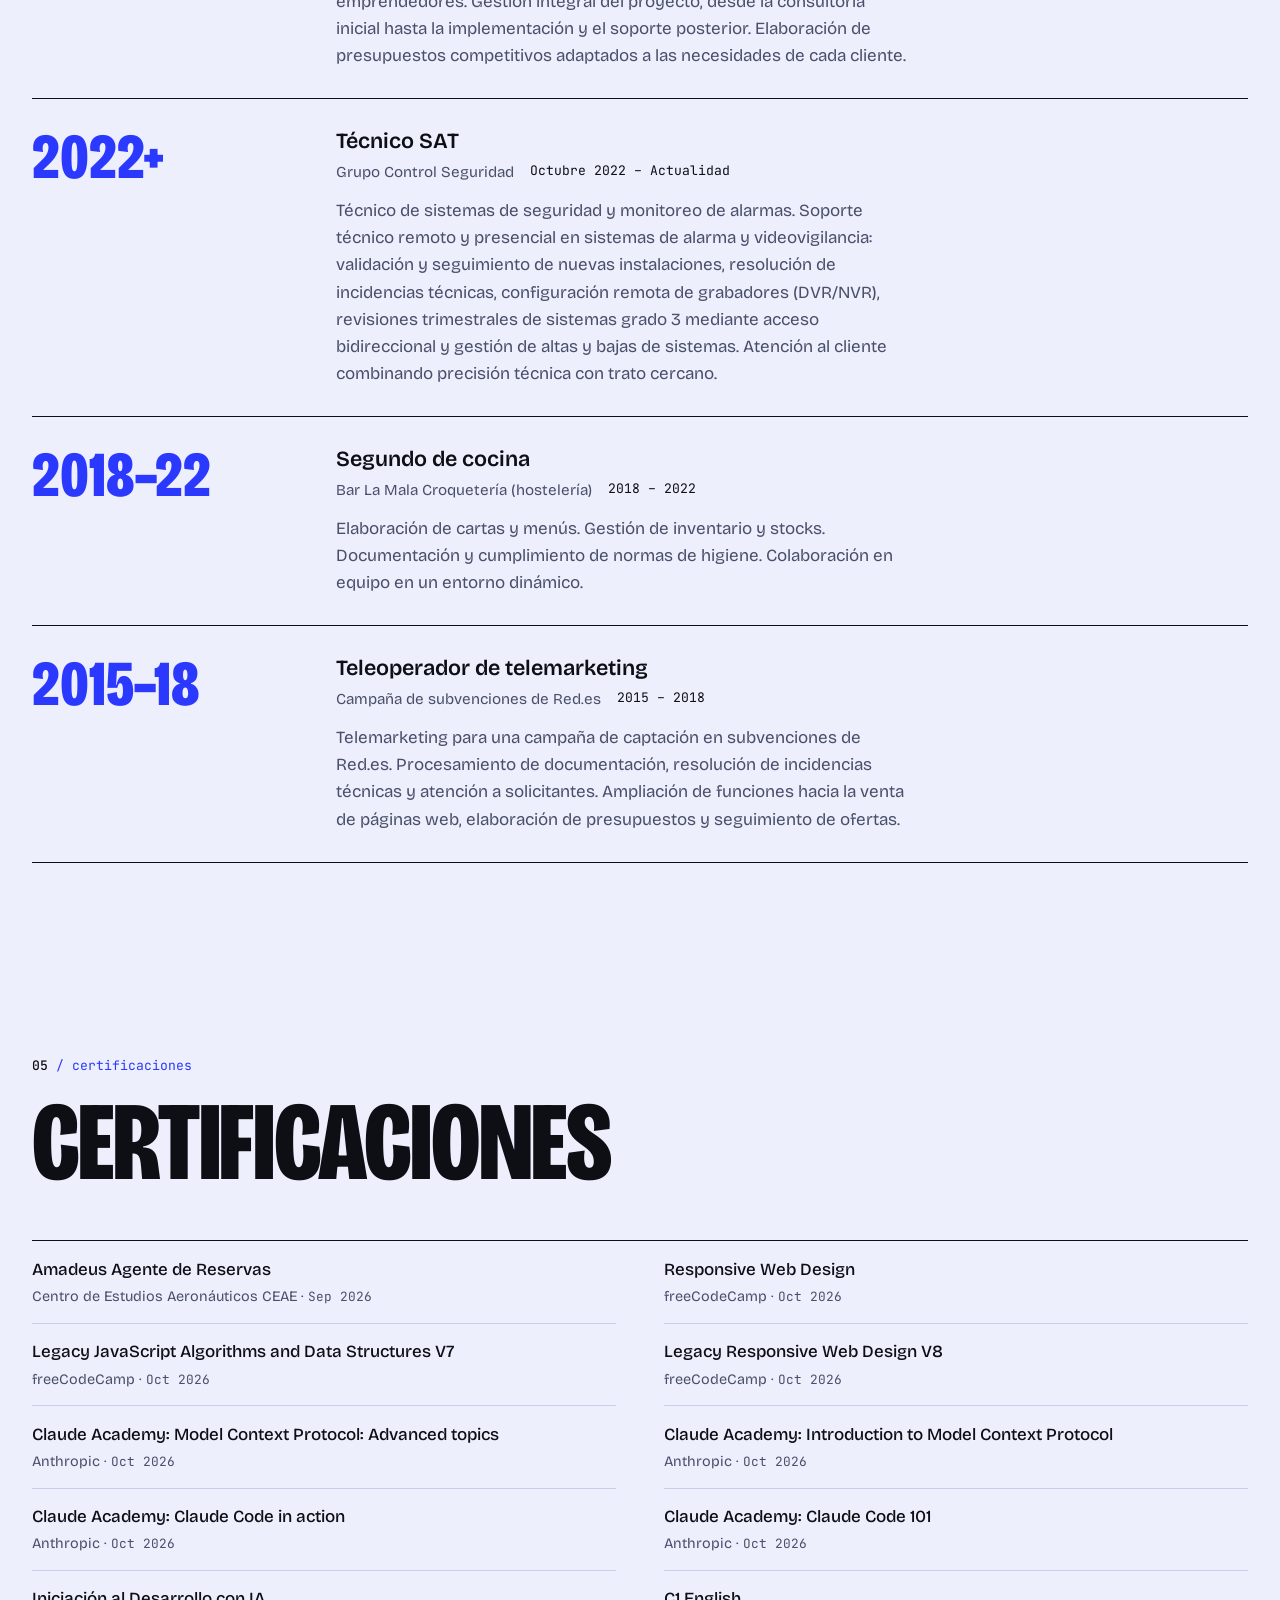
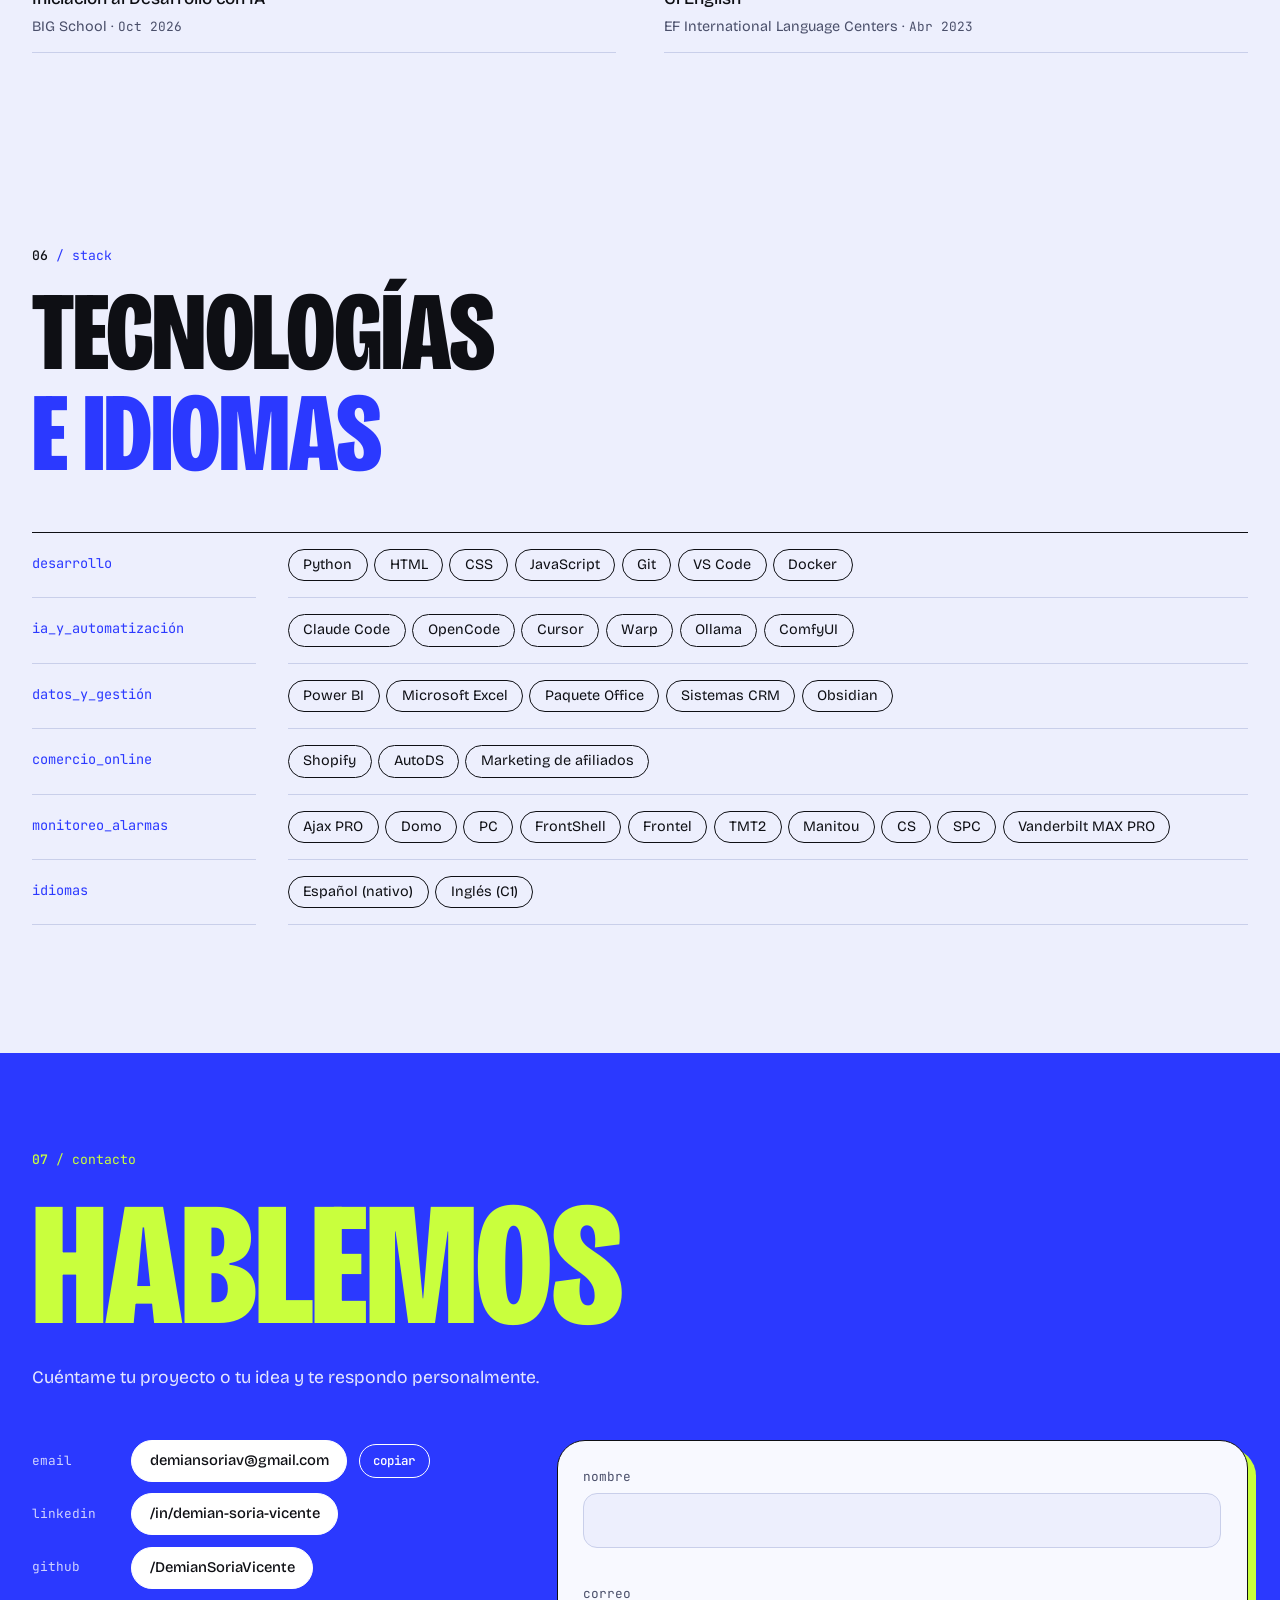
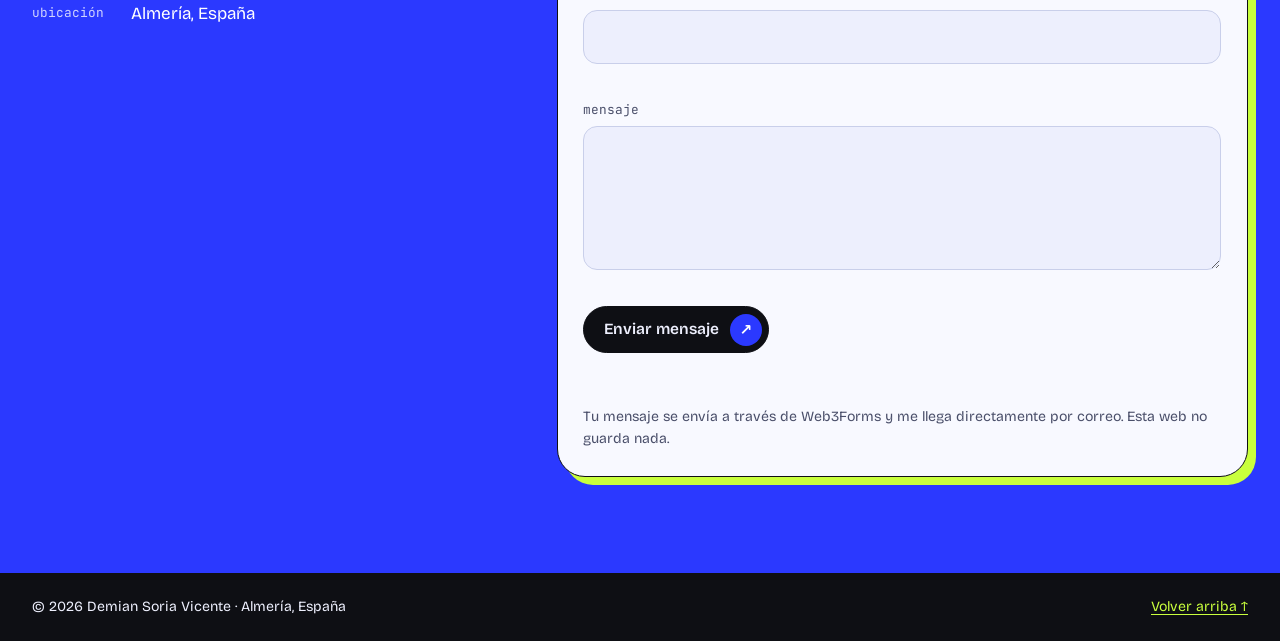
==== commit 5cfe6af6: "" ====
--- a/index.html
+++ b/index.html
@@ -4,8 +4,9 @@
   <meta charset="utf-8">
   <meta name="viewport" content="width=device-width, initial-scale=1">
   <script>try{var t=localStorage.getItem("theme");if(t==="light"||t==="dark")document.documentElement.dataset.theme=t}catch(e){}document.documentElement.classList.add("js")</script>
-  <title>Demian Soria Vicente — Desarrollador web · IA y automatización</title>
-  <meta name="description" content="Demian Soria Vicente, desarrollador web y técnico de soporte TIC en Almería. Webs a medida, aplicaciones, IA y automatización, y SEO. Currículum y contacto.">
+  <title>Demian Soria Vicente — Desarrollador web, IA y SEO</title>
+  <meta name="description" content="Demian Soria Vicente, desarrollador web y técnico de soporte TIC en Almería. Webs a medida, aplicaciones, IA y automatización, y SEO. Contacto.">
+  <meta name="robots" content="index, follow, max-image-preview:large">
   <meta name="theme-color" content="#edeffd">
   <link rel="canonical" href="https://demiansoriavicente.github.io/">
   <link rel="alternate" hreflang="es" href="https://demiansoriavicente.github.io/">
@@ -22,6 +23,9 @@
   <meta property="og:locale" content="es_ES">
   <meta property="og:locale:alternate" content="en_GB">
   <meta name="twitter:card" content="summary_large_image">
+  <meta name="twitter:title" content="Demian Soria Vicente — Desarrollador web, IA y SEO">
+  <meta name="twitter:description" content="Webs a medida, aplicaciones, IA y automatización, y SEO. Técnico de soporte TIC en Almería.">
+  <meta name="twitter:image" content="https://demiansoriavicente.github.io/assets/img/og.png">
   <link rel="icon" type="image/svg+xml" href="assets/img/favicon.svg">
   <link rel="preload" href="assets/fonts/bricolage-grotesque-latin.woff2" as="font" type="font/woff2" crossorigin>
   <link rel="stylesheet" href="styles.css?v=20261025o">
@@ -68,7 +72,6 @@
 
   <main id="main">
 
-    <!-- ============ HERO ============ -->
     <section class="hero" id="inicio">
       <svg class="scribble s1" viewBox="0 0 400 420" aria-hidden="true"><path d="M-30 90 C 150 -10, 330 90, 250 190 C 180 280, 40 250, 90 150 C 130 70, 300 120, 340 260 C 370 360, 250 430, 120 400"/></svg>
       <svg class="scribble s2" viewBox="0 0 400 420" aria-hidden="true"><path d="M430 60 C 250 -20, 90 70, 170 170 C 240 260, 380 220, 330 130 C 290 60, 120 110, 80 250 C 50 350, 170 420, 300 380"/></svg>
@@ -117,7 +120,6 @@
       </div>
     </div>
 
-    <!-- ============ SOBRE MÍ ============ -->
     <section id="sobre-mi">
       <div class="wrap reveal">
         <p class="tag"><b>01</b> / sobre-mi</p>
@@ -131,7 +133,6 @@
       </div>
     </section>
 
-    <!-- ============ SERVICIOS ============ -->
     <section id="servicios">
       <div class="wrap">
         <div class="sec-head reveal">
@@ -168,7 +169,6 @@
       </div>
     </section>
 
-    <!-- ============ PROYECTOS ============ -->
     <section id="proyectos">
       <div class="wrap">
         <div class="sec-head reveal">
@@ -201,7 +201,6 @@
       </div>
     </section>
 
-    <!-- ============ EXPERIENCIA ============ -->
     <section id="experiencia">
       <div class="wrap">
         <div class="sec-head reveal">
@@ -245,24 +244,10 @@
       </div>
     </section>
 
-    <!-- ============ FORMACIÓN ============ -->
-    <section id="formacion">
-      <div class="wrap reveal">
-        <div class="sec-head">
-          <p class="tag"><b>05</b> / formacion</p>
-          <h2 class="display">Formación</h2>
-        </div>
-        <ul class="list">
-          <li>Ciclo Formativo de Grado Medio en Sistemas Microinformáticos y Redes<small>ILERNA Online · Completado</small></li>
-        </ul>
-      </div>
-    </section>
-
-    <!-- ============ CERTIFICACIONES ============ -->
     <section id="certificaciones">
       <div class="wrap">
         <div class="sec-head reveal">
-          <p class="tag"><b>06</b> / certificaciones</p>
+          <p class="tag"><b>05</b> / certificaciones</p>
           <h2 class="display">Certifi&shy;caciones</h2>
         </div>
         <ul class="list cols reveal">
@@ -280,11 +265,10 @@
       </div>
     </section>
 
-    <!-- ============ TECNOLOGÍAS ============ -->
     <section id="tecnologias">
       <div class="wrap">
         <div class="sec-head reveal">
-          <p class="tag"><b>07</b> / stack</p>
+          <p class="tag"><b>06</b> / stack</p>
           <h2 class="display">Tecnologías<br><em>e idiomas</em></h2>
         </div>
         <dl class="stack reveal">
@@ -304,11 +288,10 @@
       </div>
     </section>
 
-    <!-- ============ CONTACTO ============ -->
     <section class="contact" id="contacto">
       <div class="wrap">
         <div class="reveal">
-          <p class="tag"><b>08</b> / contacto</p>
+          <p class="tag"><b>07</b> / contacto</p>
           <h2 class="display">Hable&shy;mos</h2>
           <p class="sub">Cuéntame tu proyecto o tu idea y te respondo personalmente.</p>
         </div>
--- a/styles.css
+++ b/styles.css
@@ -1,6 +1,3 @@
-/* =============================================================
-   0. Fuentes autoalojadas: Bricolage Grotesque y JetBrains Mono
-   ============================================================= */
 @font-face {
   font-family: 'Bricolage Grotesque';
   font-style: normal;
@@ -36,9 +33,6 @@
   unicode-range: U+0100-02BA, U+02BD-02C5, U+02C7-02CC, U+02CE-02D7, U+02DD-02FF, U+0304, U+0308, U+0329, U+1D00-1DBF, U+1E00-1E9F, U+1EF2-1EFF, U+2020, U+20A0-20AB, U+20AD-20C4, U+2113, U+2C60-2C7F, U+A720-A7FF;
 }
 
-/* =============================================================
-   1. Tokens (claro por defecto; oscuro con [data-theme="dark"])
-   ============================================================= */
 :root {
   color-scheme: light;
   --bg: #edeffd;
@@ -118,9 +112,6 @@
 }
 .skip-link:focus { top: 1rem; }
 
-/* =============================================================
-   2. Navegación en píldoras
-   ============================================================= */
 .nav {
   position: sticky; top: 0; z-index: 50; padding-block: 0.75rem;
   background: color-mix(in srgb, var(--bg) 88%, transparent);
@@ -161,9 +152,6 @@
 }
 .cta:hover .dot { transform: rotate(45deg); }
 
-/* =============================================================
-   3. Hero
-   ============================================================= */
 .hero { position: relative; padding-block: clamp(2.5rem, 6vw, 4.5rem) clamp(2.5rem, 6vw, 4rem); overflow: hidden; }
 .scribble { position: absolute; z-index: 0; fill: none; stroke: var(--lime); stroke-width: 26; stroke-linecap: round; stroke-linejoin: round; opacity: 0.9; pointer-events: none; }
 .scribble.s1 { left: -9rem; top: 7rem; width: 22rem; }
@@ -234,9 +222,6 @@
   .hero-bottom { grid-template-columns: 1.1fr 0.9fr; gap: 3rem; }
 }
 
-/* =============================================================
-   4. Cinta de palabras
-   ============================================================= */
 .band-clip { overflow: hidden; padding-block: 1.6rem 1.2rem; }
 .band {
   background: var(--ink); color: var(--lime); overflow: hidden;
@@ -254,9 +239,6 @@
 :root[data-theme="dark"] .band { background: var(--lime); color: #0e0f14; }
 :root[data-theme="dark"] .band-set span::after { background: #0e0f14; }
 
-/* =============================================================
-   5. Secciones
-   ============================================================= */
 section { padding-block: clamp(3.5rem, 8vw, 6rem); }
 .tag { font-family: var(--mono); font-size: 0.82rem; color: var(--accent); margin: 0 0 1rem; }
 .tag b { color: var(--ink); font-weight: 500; }
@@ -265,13 +247,11 @@
 .sec-head { margin-bottom: clamp(1.8rem, 4vw, 3rem); }
 .sec-head p.sub { margin: 1rem 0 0; color: var(--muted); max-width: 38rem; font-size: 1.1rem; }
 
-/* Sobre mí */
 .about-grid { display: grid; gap: 2rem; }
 .about-grid p { max-width: 52ch; }
 .about-grid p:first-of-type { font-size: 1.2rem; color: var(--ink); }
 @media (min-width: 900px) { .about-grid { grid-template-columns: 1fr 1.05fr; gap: 4rem; align-items: start; } }
 
-/* Servicios: bloques de color */
 .cards { display: grid; gap: 1rem; grid-template-columns: 1fr; }
 @media (min-width: 720px) { .cards { grid-template-columns: 1fr 1fr; } }
 .card {
@@ -298,7 +278,6 @@
   border: 1.5px solid currentColor; border-radius: var(--pill);
 }
 
-/* Proyectos */
 .projects { display: grid; gap: 1.8rem; grid-template-columns: 1fr; }
 @media (min-width: 900px) { .projects { grid-template-columns: 1fr 1fr; gap: 2rem; } }
 .project {
@@ -318,7 +297,6 @@
 .project .chips li { border-color: var(--ink); color: var(--ink); }
 .project .btn { margin-top: auto; }
 
-/* Experiencia */
 .jobs { margin: 0; padding: 0; list-style: none; border-top: 1.5px solid var(--ink); }
 .job { display: grid; gap: 0.8rem 2rem; padding-block: 1.8rem; border-bottom: 1.5px solid var(--ink); }
 .job .yr { font-family: var(--display); font-weight: 800; font-stretch: 75%; text-transform: uppercase; font-size: clamp(2.2rem, 6vw, 4rem); line-height: 0.9; color: var(--accent); }
@@ -328,14 +306,12 @@
 .job p { margin: 0; color: var(--muted); max-width: 52ch; }
 @media (min-width: 820px) { .job { grid-template-columns: 17rem 1fr; } }
 
-/* Listas (formación, certificaciones) */
 .list { margin: 0; padding: 0; list-style: none; border-top: 1.5px solid var(--ink); }
 .list li { padding: 0.9rem 0; border-bottom: 1px solid var(--line); font-weight: 500; color: var(--ink); }
 .list small { display: block; margin-top: 0.15rem; color: var(--muted); font-size: 0.9rem; font-weight: 400; }
 .list .when { font-family: var(--mono); font-size: 0.8rem; white-space: nowrap; }
 @media (min-width: 760px) { .list.cols { display: grid; grid-template-columns: 1fr 1fr; column-gap: 3rem; } }
 
-/* Tecnologías */
 .stack { display: grid; gap: 0.5rem 2rem; margin: 0; border-top: 1.5px solid var(--ink); }
 .stack dt { font-family: var(--mono); font-size: 0.85rem; color: var(--accent); padding-top: 1.1rem; }
 .stack dd { margin: 0; padding-bottom: 1.1rem; border-bottom: 1px solid var(--line); }
@@ -346,9 +322,6 @@
 }
 .stack .chips li { border-color: var(--ink); color: var(--ink); font-family: var(--sans); font-size: 0.9rem; padding: 0.5rem 0.9rem; }
 
-/* =============================================================
-   6. Contacto (bloque azul)
-   ============================================================= */
 .contact { background: var(--blue); color: #fff; margin-top: 2rem; }
 .contact .tag, .contact .tag b { color: var(--lime); }
 .contact h2.display { color: var(--lime); font-size: clamp(3.4rem, 14vw, 11rem); }
@@ -384,16 +357,12 @@
 .hp { position: absolute; left: -9999px; width: 1px; height: 1px; overflow: hidden; }
 form .btn.solid::after { background: var(--blue); }
 
-/* Pie */
 .foot { background: var(--ink); color: var(--bg); padding-block: 1.4rem; font-size: 0.88rem; }
 .foot .wrap { display: flex; justify-content: space-between; flex-wrap: wrap; gap: 0.5rem 1rem; }
 .foot p { margin: 0; }
 .foot a { color: var(--lime); }
 :root[data-theme="dark"] .foot a { color: var(--lime); }
 
-/* =============================================================
-   7. Revelado suave (solo con JS y sin reduced-motion)
-   ============================================================= */
 @media (prefers-reduced-motion: no-preference) {
   .js .reveal { opacity: 0; transform: translateY(22px); transition: opacity .7s ease, transform .7s ease; }
   .js .reveal.in { opacity: 1; transform: none; }
@@ -403,9 +372,6 @@
   .btn, .card, .project, .pill, .cta, .cta .dot { transition: none; }
 }
 
-/* =============================================================
-   8. Móvil
-   ============================================================= */
 @media (max-width: 719px) {
   .nav { position: static; }
   .nav-in { justify-content: space-between; }
@@ -418,9 +384,6 @@
   .card { min-height: 18rem; }
 }
 
-/* =============================================================
-   9. Impresión: el CV se guarda como PDF en claro
-   ============================================================= */
 @media print {
   @page { size: A4; margin: 14mm 16mm; }
   :root, :root[data-theme="dark"] {
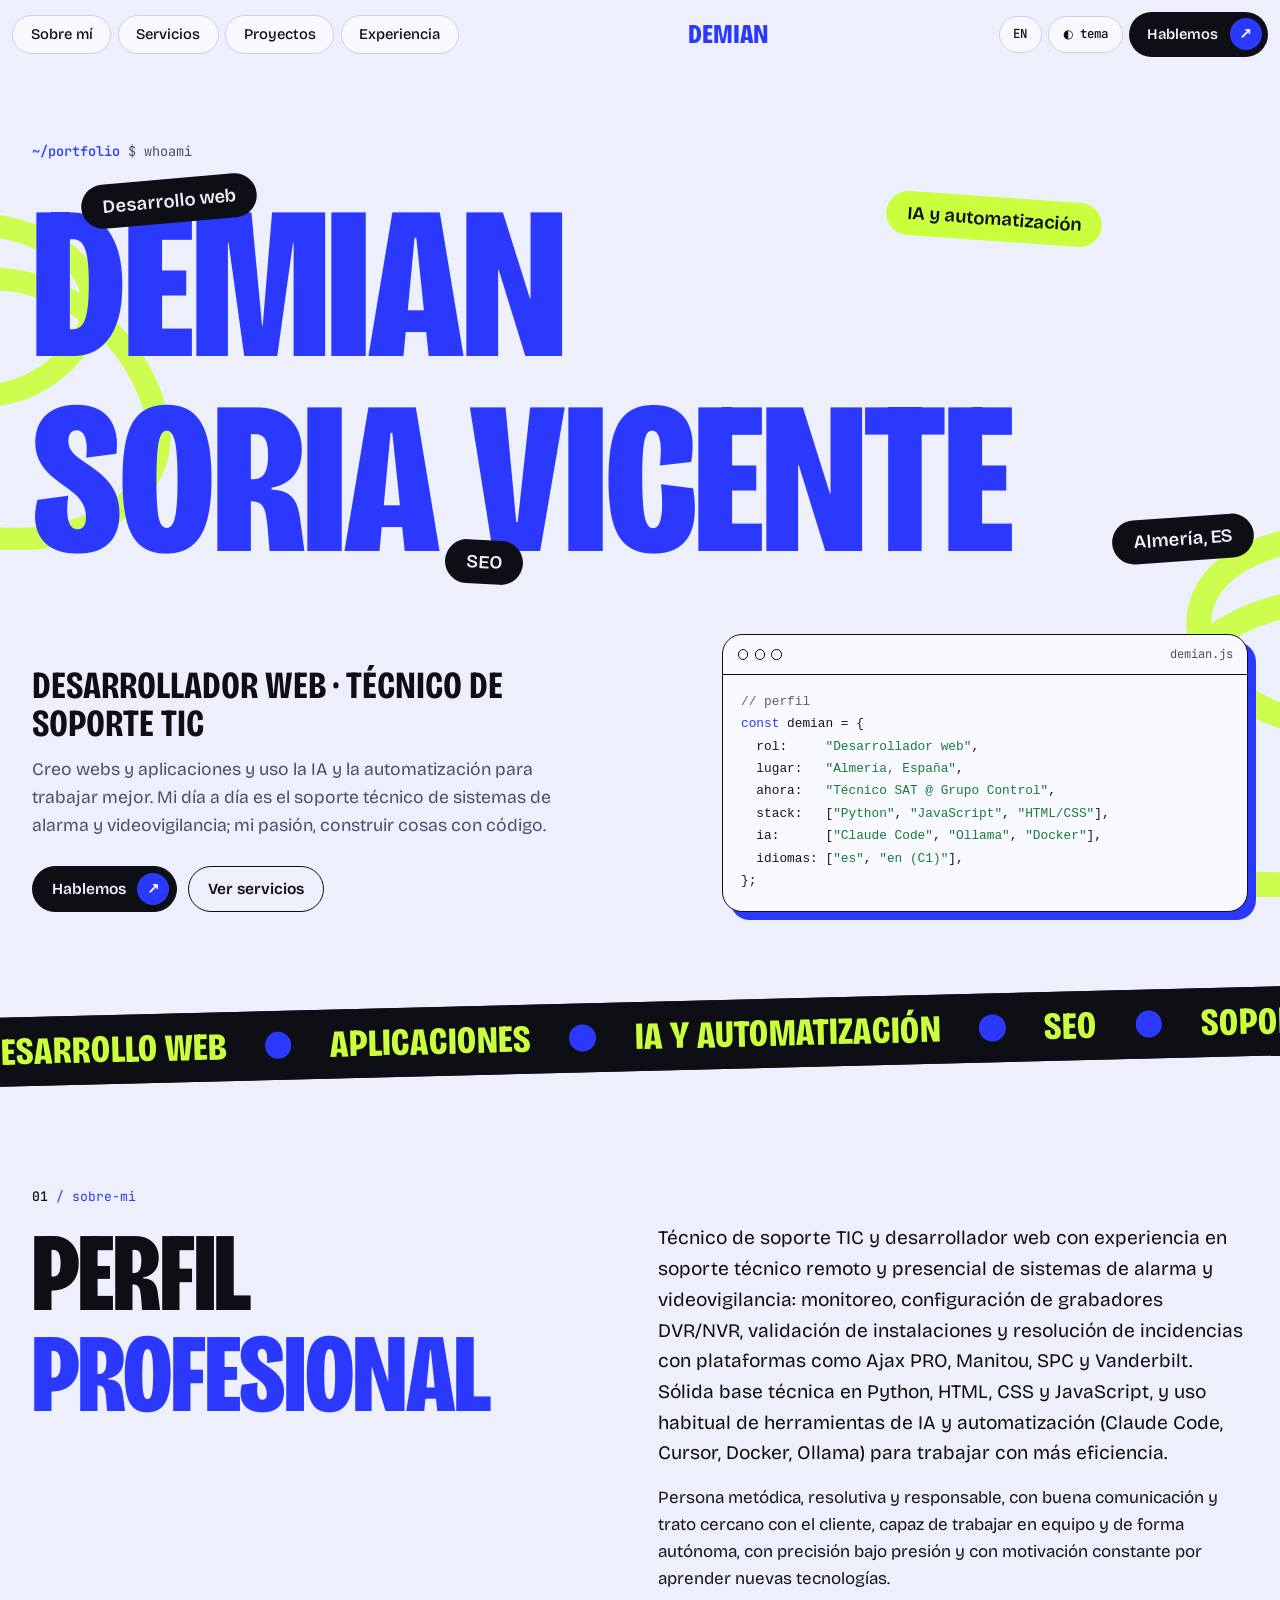
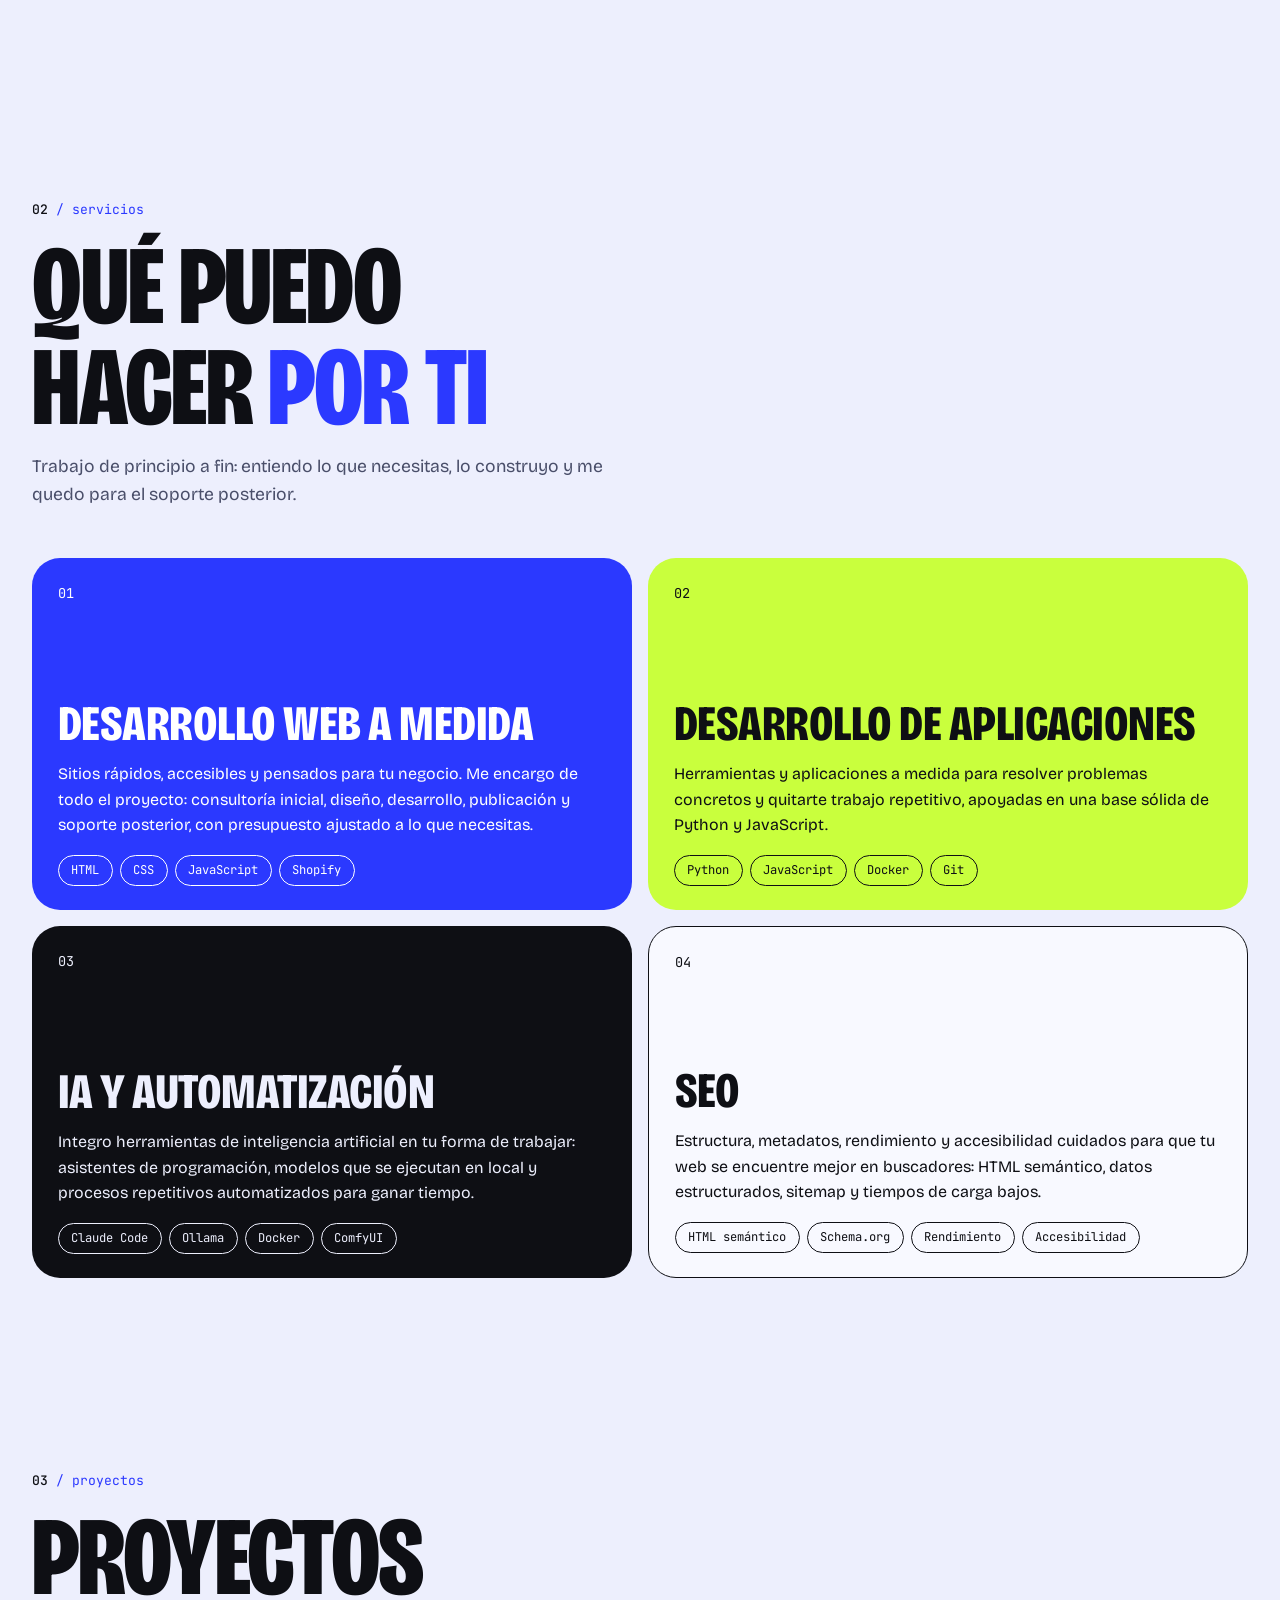
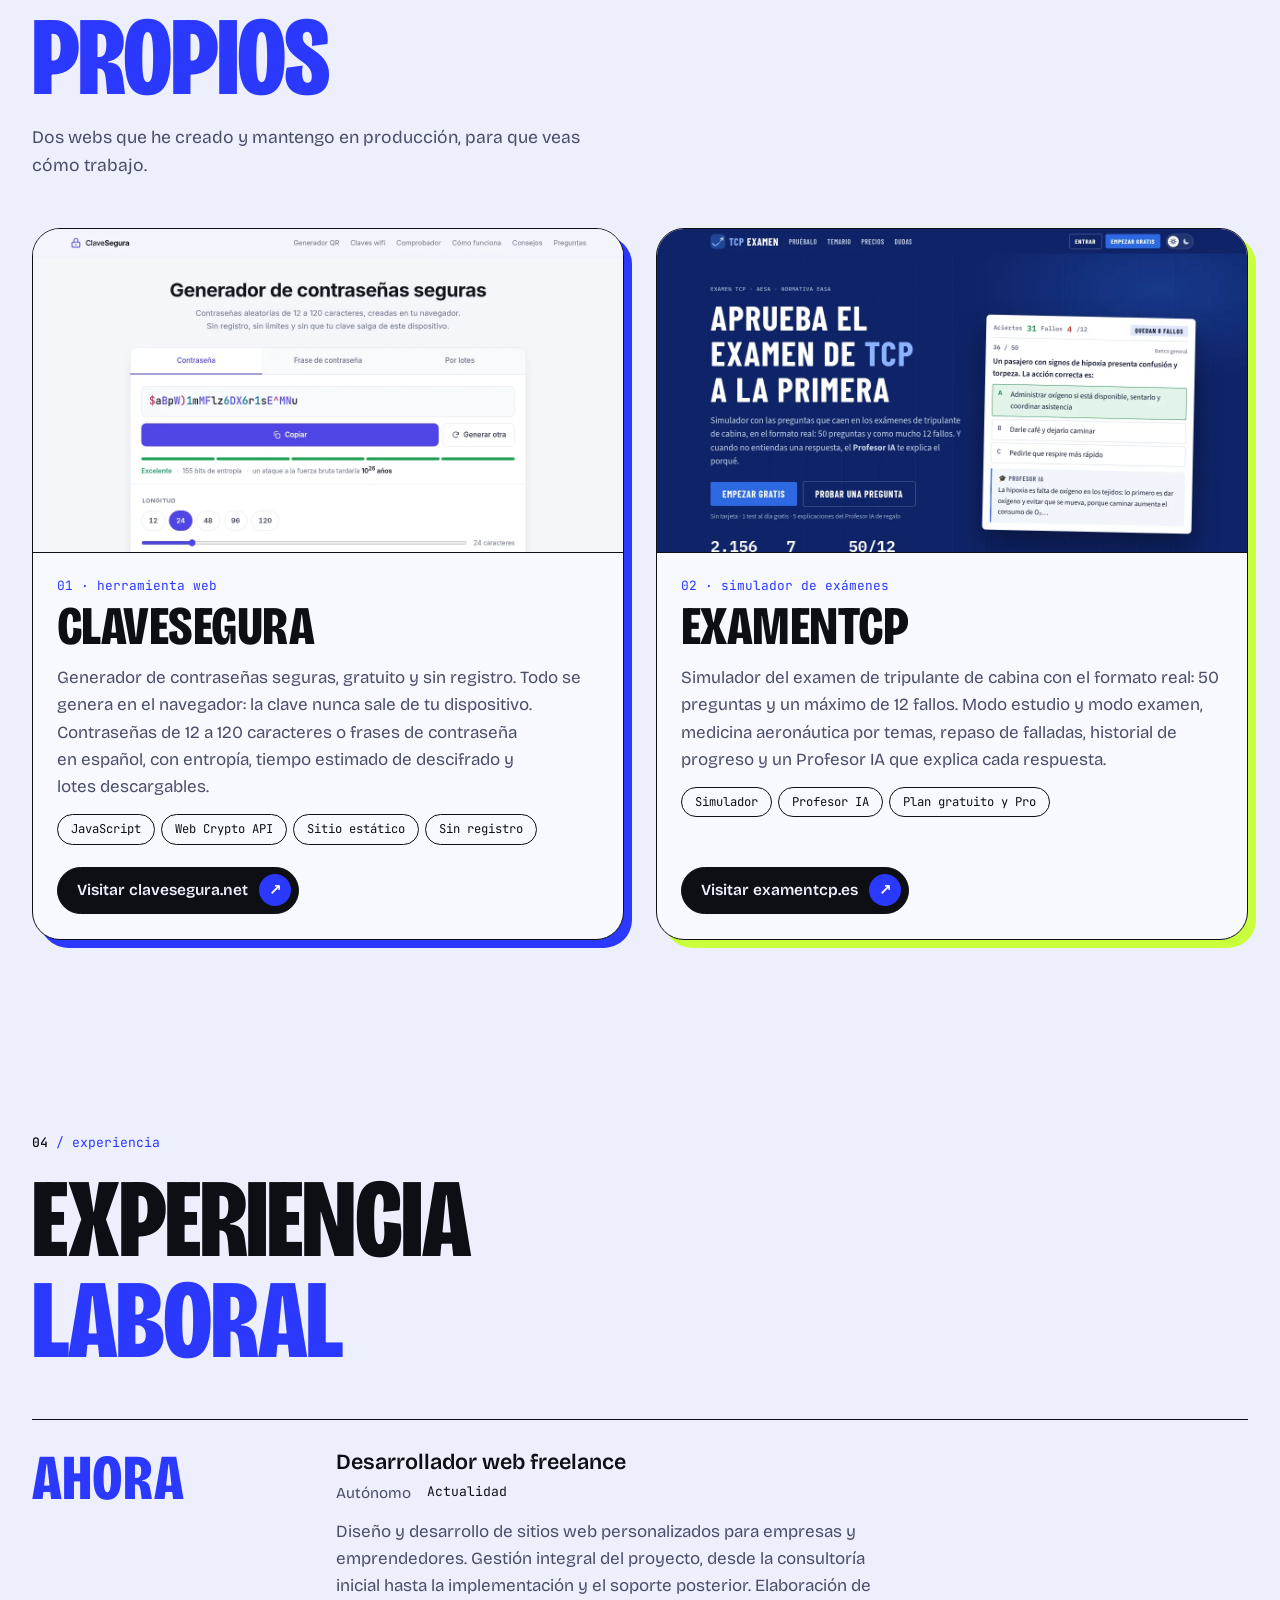
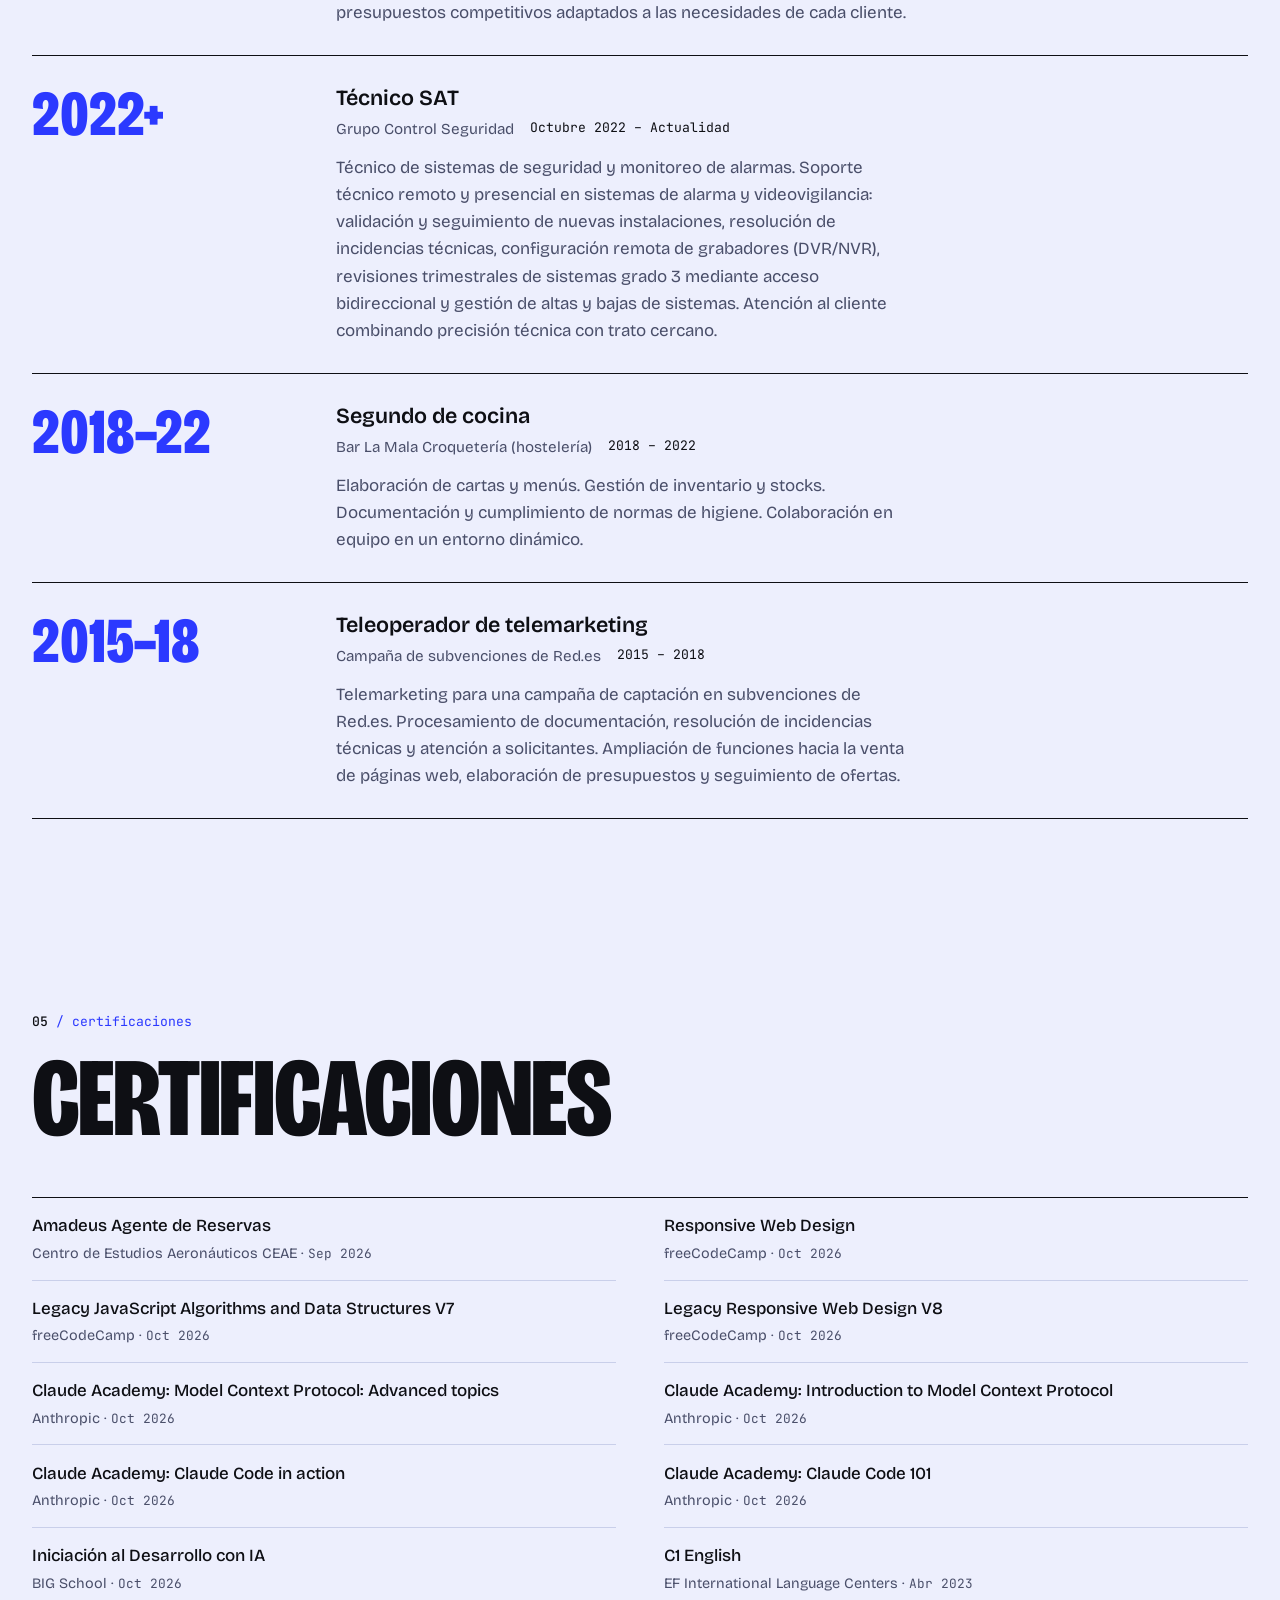
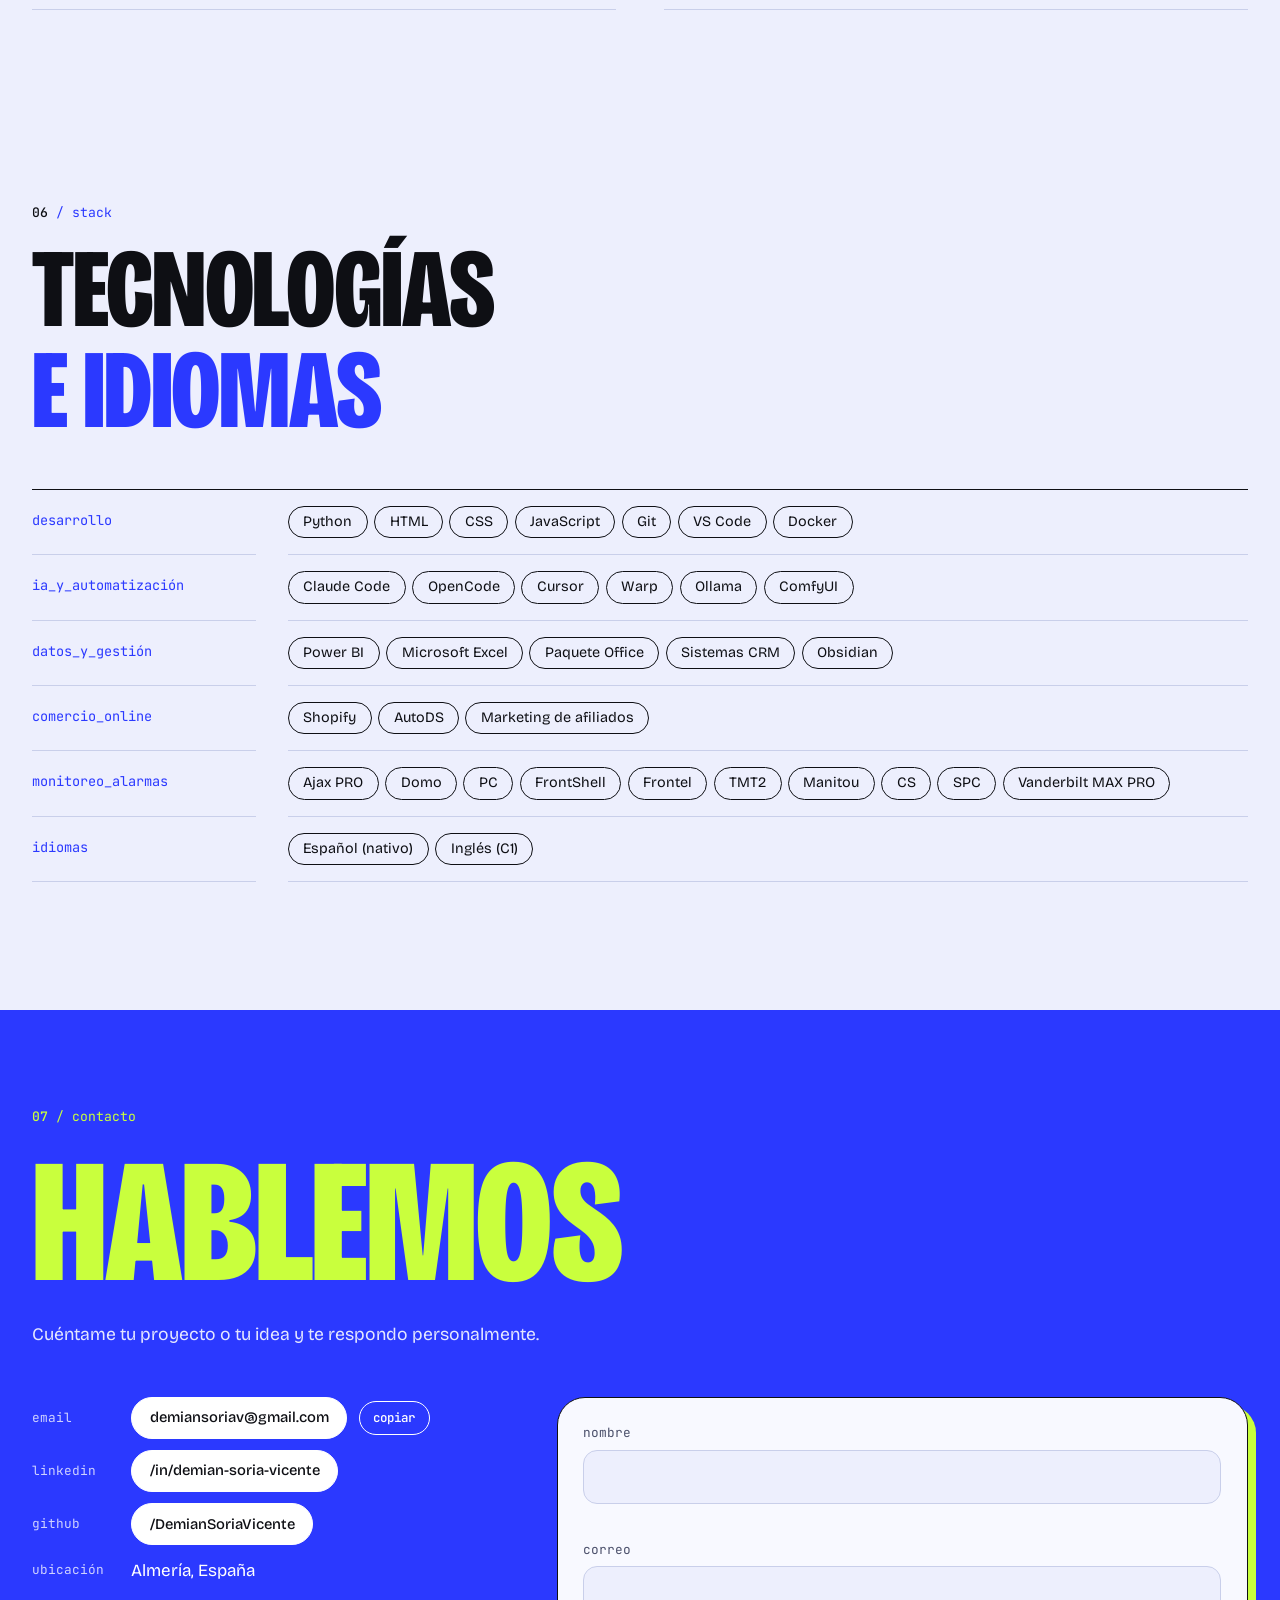
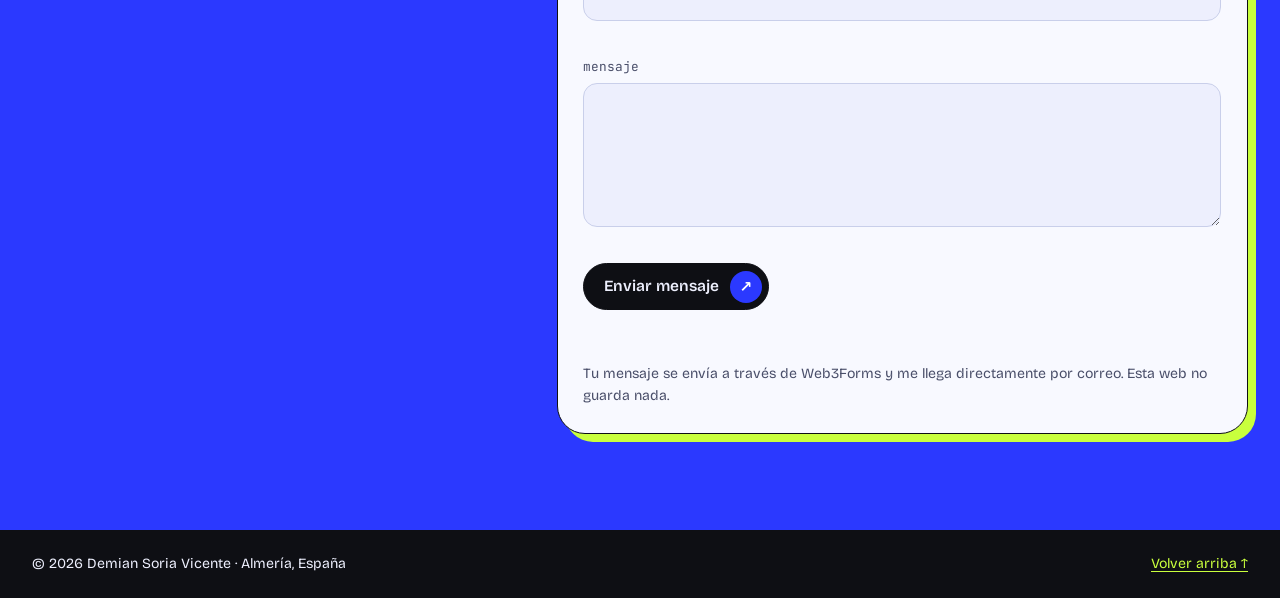
==== commit 717c09b6: "" ====
--- a/index.html
+++ b/index.html
@@ -28,7 +28,7 @@
   <meta name="twitter:image" content="https://demiansoriavicente.github.io/assets/img/og.png">
   <link rel="icon" type="image/svg+xml" href="assets/img/favicon.svg">
   <link rel="preload" href="assets/fonts/bricolage-grotesque-latin.woff2" as="font" type="font/woff2" crossorigin>
-  <link rel="stylesheet" href="styles.css?v=20261025o">
+  <link rel="stylesheet" href="styles.css?v=20261025p">
 
   <script type="application/ld+json">
   {
@@ -116,6 +116,7 @@
       <div class="band">
         <div class="band-track">
           <div class="band-set"><span>Desarrollo web</span><span>Aplicaciones</span><span>IA y automatización</span><span>SEO</span><span>Soporte TIC</span></div>
+          <div class="band-set"><span>Desarrollo web</span><span>Aplicaciones</span><span>IA y automatización</span><span>SEO</span><span>Soporte TIC</span></div>
         </div>
       </div>
     </div>
@@ -354,6 +355,6 @@
     </div>
   </footer>
 
-  <script src="main.js?v=20261025o" defer></script>
+  <script src="main.js?v=20261025p" defer></script>
 </body>
 </html>
--- a/styles.css
+++ b/styles.css
@@ -228,8 +228,8 @@
   transform: rotate(-1.4deg); margin-inline: -3%; padding-block: 0.9rem;
   border-block: 1.5px solid var(--ink);
 }
-.band-track { display: flex; justify-content: center; }
-.band-set { display: flex; flex-wrap: wrap; justify-content: center; row-gap: 0.3rem; padding-inline: 3%; }
+.band-track { display: flex; width: max-content; }
+.band-set { display: flex; flex-shrink: 0; }
 .band-set span {
   font-family: var(--display); font-weight: 800; font-stretch: 75%; text-transform: uppercase;
   font-size: clamp(1.4rem, 3.4vw, 2.4rem); line-height: 1; padding-inline: 1.2rem; white-space: nowrap;
@@ -238,6 +238,10 @@
 .band-set span::after { content: ""; width: 0.7em; height: 0.7em; border-radius: 50%; background: var(--accent-ink-band, #2b39ff); }
 :root[data-theme="dark"] .band { background: var(--lime); color: #0e0f14; }
 :root[data-theme="dark"] .band-set span::after { background: #0e0f14; }
+@media (prefers-reduced-motion: no-preference) {
+  .band-track { animation: slide 32s linear infinite; }
+}
+@keyframes slide { to { transform: translateX(-50%); } }
 
 section { padding-block: clamp(3.5rem, 8vw, 6rem); }
 .tag { font-family: var(--mono); font-size: 0.82rem; color: var(--accent); margin: 0 0 1rem; }
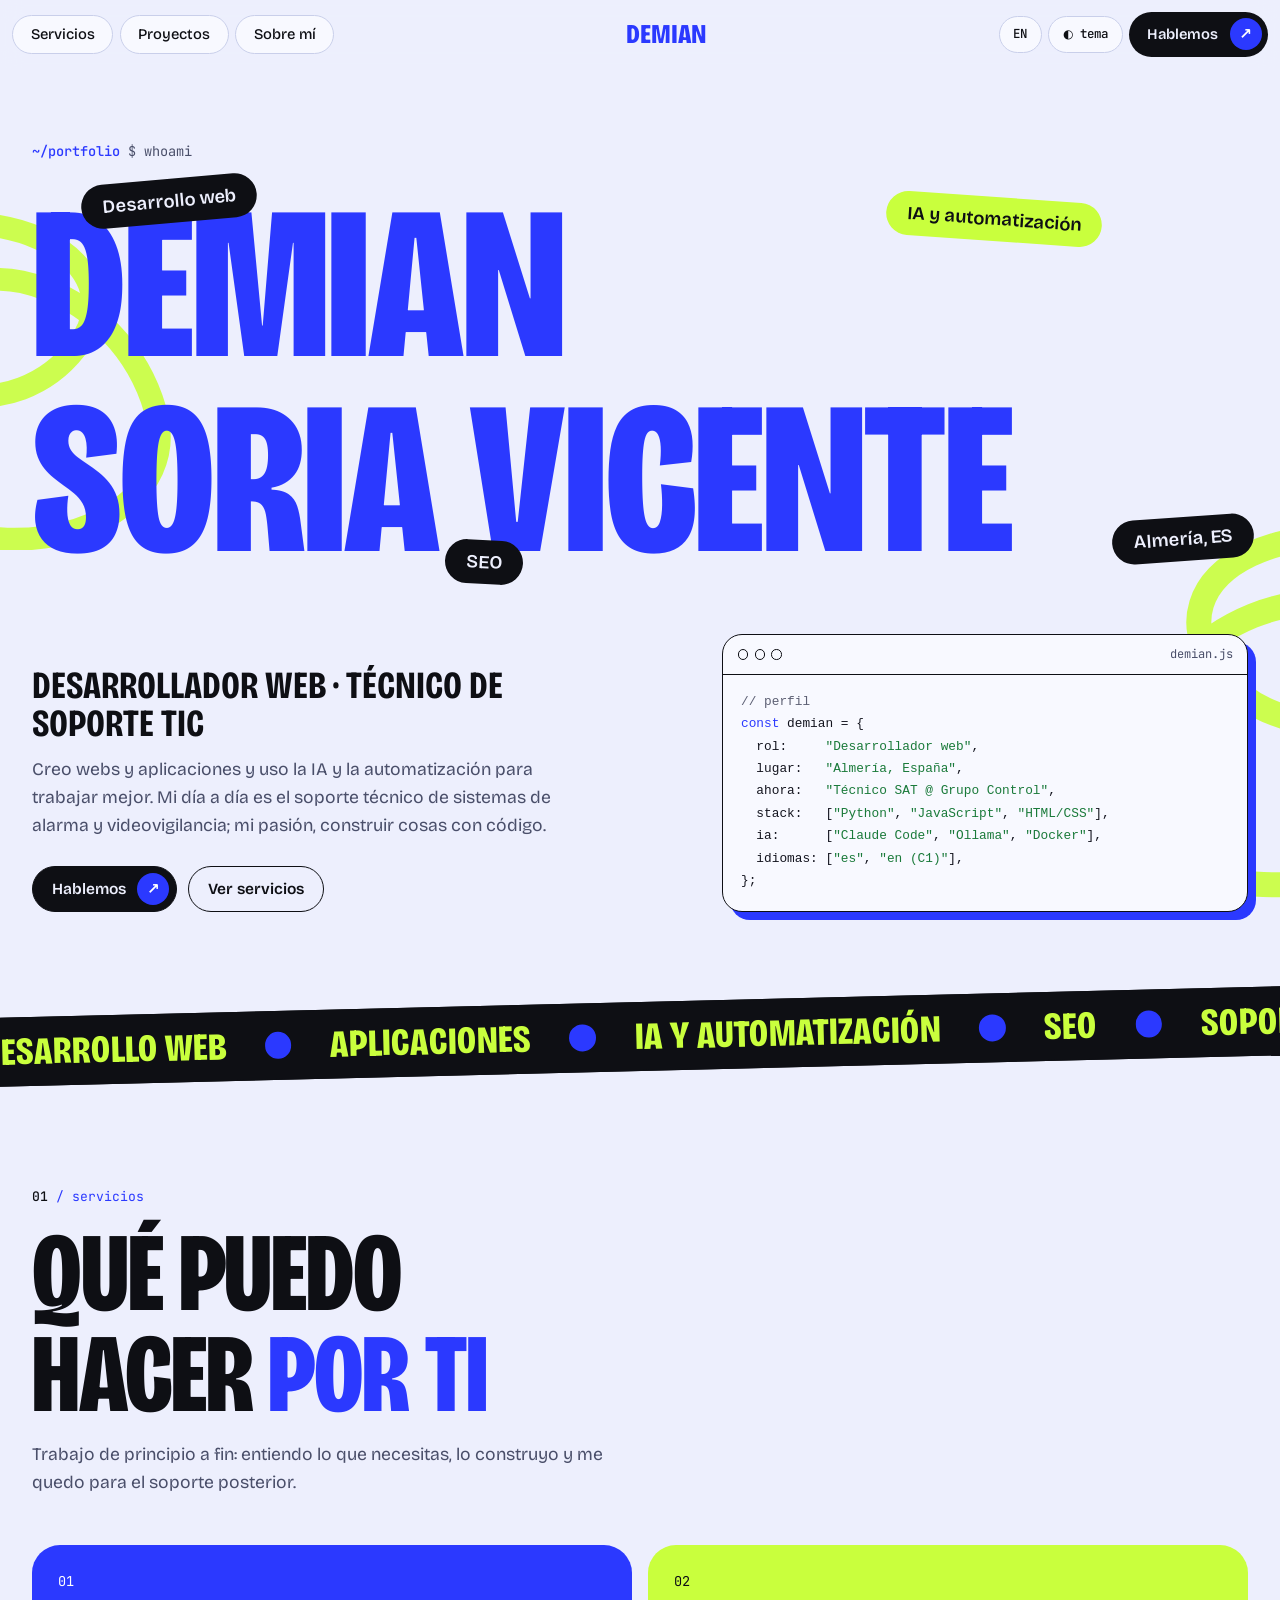
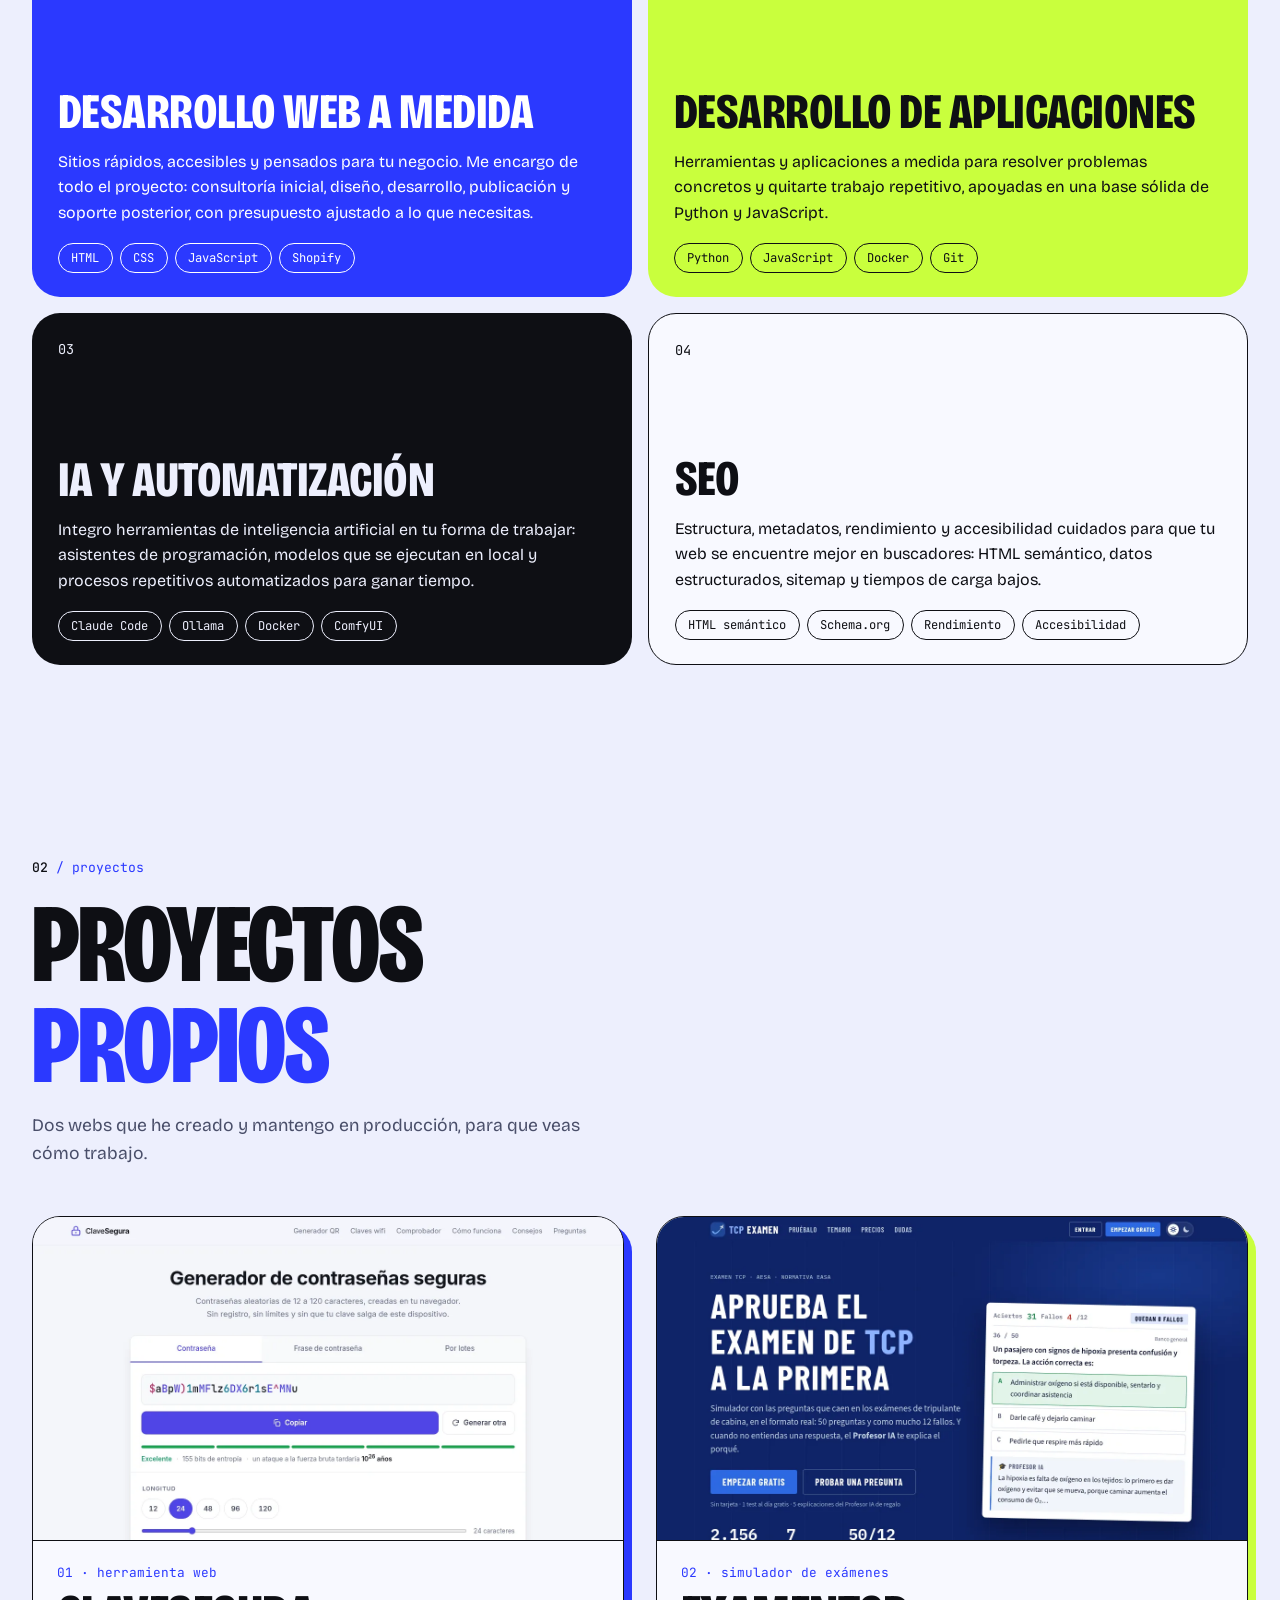
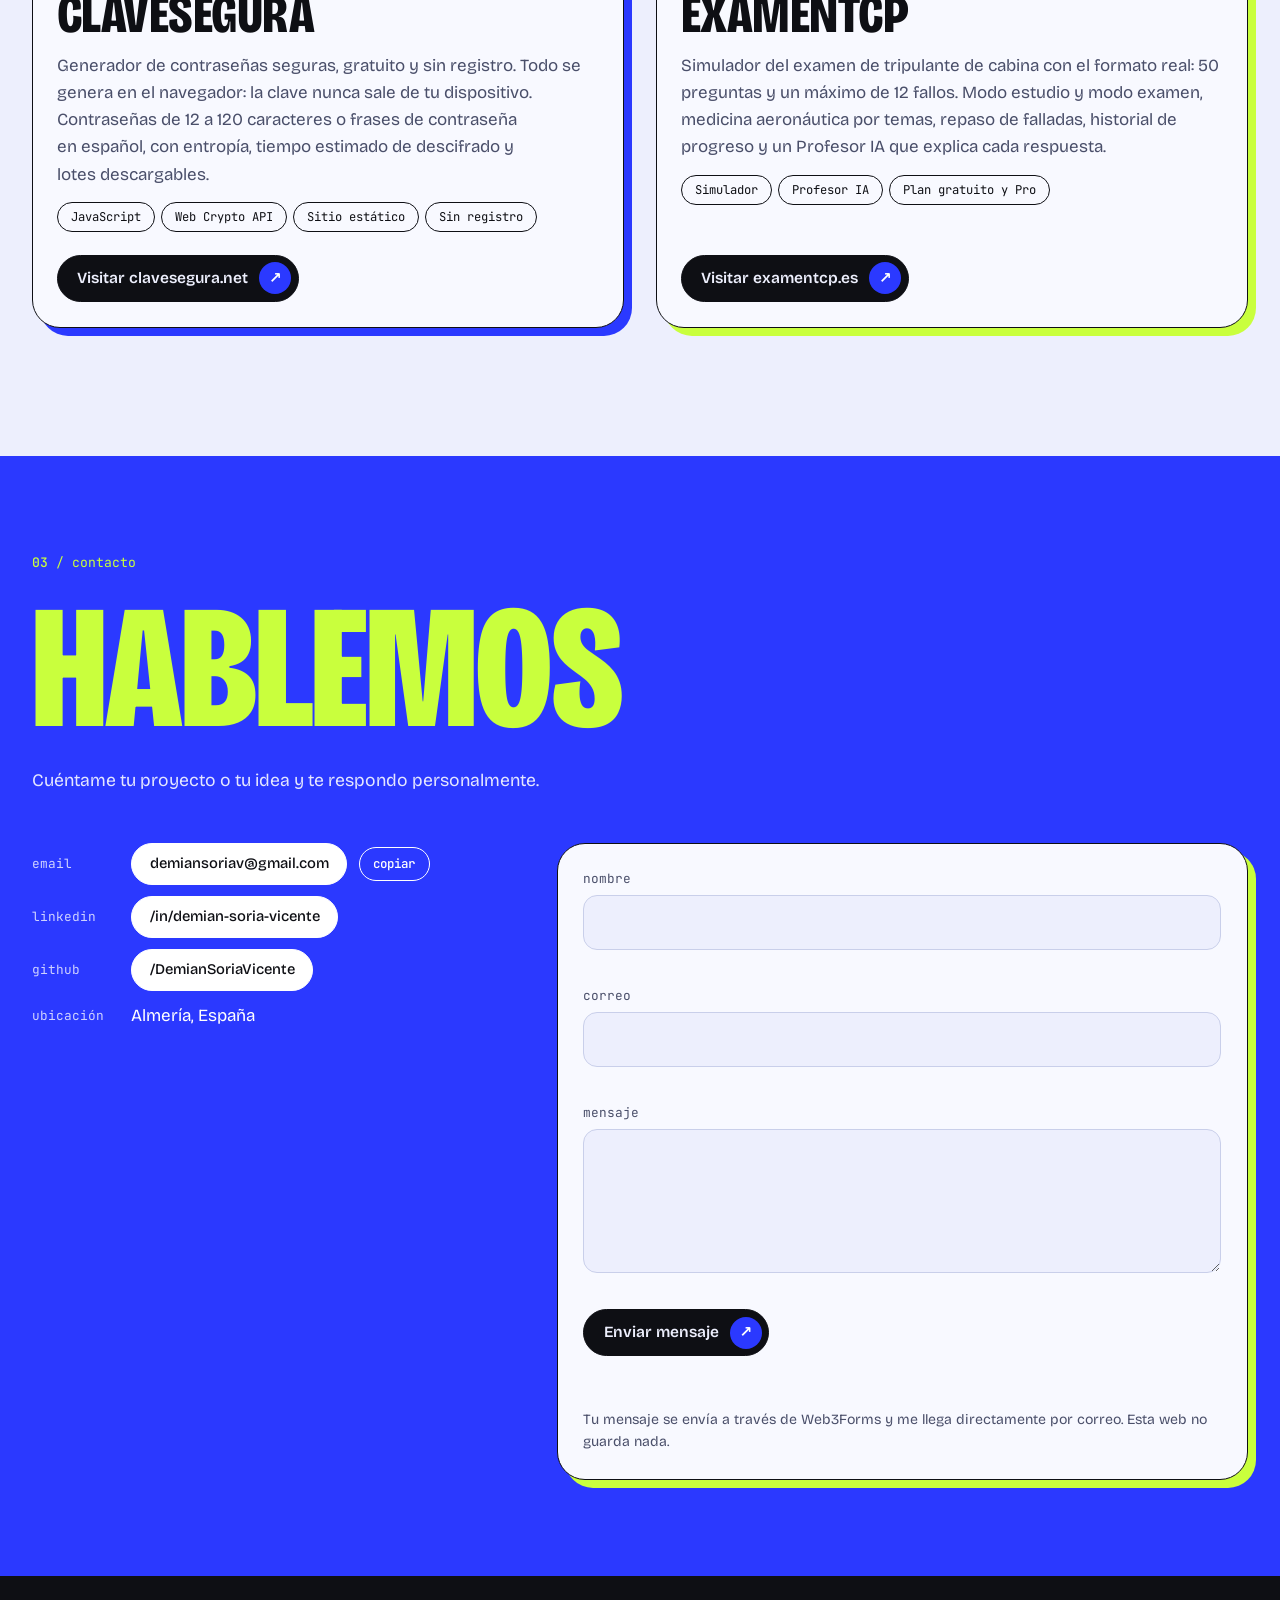
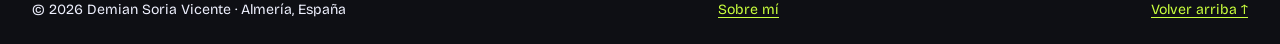
==== commit ac68a4de: "" ====
--- a/index.html
+++ b/index.html
@@ -28,7 +28,7 @@
   <meta name="twitter:image" content="https://demiansoriavicente.github.io/assets/img/og.png">
   <link rel="icon" type="image/svg+xml" href="assets/img/favicon.svg">
   <link rel="preload" href="assets/fonts/bricolage-grotesque-latin.woff2" as="font" type="font/woff2" crossorigin>
-  <link rel="stylesheet" href="styles.css?v=20261025p">
+  <link rel="stylesheet" href="styles.css?v=20261029a">
 
   <script type="application/ld+json">
   {
@@ -55,10 +55,9 @@
     <div class="nav-in">
       <nav aria-label="Principal">
         <ul class="pills nav-links">
-          <li><a class="pill" href="#sobre-mi">Sobre mí</a></li>
           <li><a class="pill" href="#servicios">Servicios</a></li>
           <li><a class="pill" href="#proyectos">Proyectos</a></li>
-          <li><a class="pill" href="#experiencia">Experiencia</a></li>
+          <li><a class="pill" href="sobre-mi/">Sobre mí</a></li>
         </ul>
       </nav>
       <a class="brand" href="#inicio" aria-label="Demian Soria Vicente — inicio">Demian</a>
@@ -121,23 +120,10 @@
       </div>
     </div>
 
-    <section id="sobre-mi">
-      <div class="wrap reveal">
-        <p class="tag"><b>01</b> / sobre-mi</p>
-        <div class="about-grid">
-          <h2 class="display">Perfil<br><em>profesional</em></h2>
-          <div>
-            <p>Técnico de soporte TIC y desarrollador web con experiencia en soporte técnico remoto y presencial de sistemas de alarma y videovigilancia: monitoreo, configuración de grabadores DVR/NVR, validación de instalaciones y resolución de incidencias con plataformas como Ajax PRO, Manitou, SPC y Vanderbilt. Sólida base técnica en Python, HTML, CSS y JavaScript, y uso habitual de herramientas de IA y automatización (Claude Code, Cursor, Docker, Ollama) para trabajar con más eficiencia.</p>
-            <p>Persona metódica, resolutiva y responsable, con buena comunicación y trato cercano con el cliente, capaz de trabajar en equipo y de forma autónoma, con precisión bajo presión y con motivación constante por aprender nuevas tecnologías.</p>
-          </div>
-        </div>
-      </div>
-    </section>
-
     <section id="servicios">
       <div class="wrap">
         <div class="sec-head reveal">
-          <p class="tag"><b>02</b> / servicios</p>
+          <p class="tag"><b>01</b> / servicios</p>
           <h2 class="display">Qué puedo<br>hacer <em>por ti</em></h2>
           <p class="sub">Trabajo de principio a fin: entiendo lo que necesitas, lo construyo y me quedo para el soporte posterior.</p>
         </div>
@@ -173,7 +159,7 @@
     <section id="proyectos">
       <div class="wrap">
         <div class="sec-head reveal">
-          <p class="tag"><b>03</b> / proyectos</p>
+          <p class="tag"><b>02</b> / proyectos</p>
           <h2 class="display">Proyectos<br><em>propios</em></h2>
           <p class="sub">Dos webs que he creado y mantengo en producción, para que veas cómo trabajo.</p>
         </div>
@@ -202,97 +188,10 @@
       </div>
     </section>
 
-    <section id="experiencia">
-      <div class="wrap">
-        <div class="sec-head reveal">
-          <p class="tag"><b>04</b> / experiencia</p>
-          <h2 class="display">Experiencia<br><em>laboral</em></h2>
-        </div>
-        <ol class="jobs">
-          <li class="job reveal">
-            <span class="yr">Ahora</span>
-            <div>
-              <h3>Desarrollador web freelance</h3>
-              <p class="meta"><span>Autónomo</span><span class="when">Actualidad</span></p>
-              <p>Diseño y desarrollo de sitios web personalizados para empresas y emprendedores. Gestión integral del proyecto, desde la consultoría inicial hasta la implementación y el soporte posterior. Elaboración de presupuestos competitivos adaptados a las necesidades de cada cliente.</p>
-            </div>
-          </li>
-          <li class="job reveal">
-            <span class="yr">2022+</span>
-            <div>
-              <h3>Técnico SAT</h3>
-              <p class="meta"><span>Grupo Control Seguridad</span><span class="when">Octubre 2022 – Actualidad</span></p>
-              <p>Técnico de sistemas de seguridad y monitoreo de alarmas. Soporte técnico remoto y presencial en sistemas de alarma y videovigilancia: validación y seguimiento de nuevas instalaciones, resolución de incidencias técnicas, configuración remota de grabadores (DVR/NVR), revisiones trimestrales de sistemas grado 3 mediante acceso bidireccional y gestión de altas y bajas de sistemas. Atención al cliente combinando precisión técnica con trato cercano.</p>
-            </div>
-          </li>
-          <li class="job reveal">
-            <span class="yr">2018–22</span>
-            <div>
-              <h3>Segundo de cocina</h3>
-              <p class="meta"><span>Bar La Mala Croquetería (hostelería)</span><span class="when">2018 – 2022</span></p>
-              <p>Elaboración de cartas y menús. Gestión de inventario y stocks. Documentación y cumplimiento de normas de higiene. Colaboración en equipo en un entorno dinámico.</p>
-            </div>
-          </li>
-          <li class="job reveal">
-            <span class="yr">2015–18</span>
-            <div>
-              <h3>Teleoperador de telemarketing</h3>
-              <p class="meta"><span>Campaña de subvenciones de Red.es</span><span class="when">2015 – 2018</span></p>
-              <p>Telemarketing para una campaña de captación en subvenciones de Red.es. Procesamiento de documentación, resolución de incidencias técnicas y atención a solicitantes. Ampliación de funciones hacia la venta de páginas web, elaboración de presupuestos y seguimiento de ofertas.</p>
-            </div>
-          </li>
-        </ol>
-      </div>
-    </section>
-
-    <section id="certificaciones">
-      <div class="wrap">
-        <div class="sec-head reveal">
-          <p class="tag"><b>05</b> / certificaciones</p>
-          <h2 class="display">Certifi&shy;caciones</h2>
-        </div>
-        <ul class="list cols reveal">
-          <li>Amadeus Agente de Reservas<small>Centro de Estudios Aeronáuticos CEAE · <span class="when">Sep 2026</span></small></li>
-          <li>Responsive Web Design<small>freeCodeCamp · <span class="when">Oct 2026</span></small></li>
-          <li>Legacy JavaScript Algorithms and Data Structures V7<small>freeCodeCamp · <span class="when">Oct 2026</span></small></li>
-          <li>Legacy Responsive Web Design V8<small>freeCodeCamp · <span class="when">Oct 2026</span></small></li>
-          <li>Claude Academy: Model Context Protocol: Advanced topics<small>Anthropic · <span class="when">Oct 2026</span></small></li>
-          <li>Claude Academy: Introduction to Model Context Protocol<small>Anthropic · <span class="when">Oct 2026</span></small></li>
-          <li>Claude Academy: Claude Code in action<small>Anthropic · <span class="when">Oct 2026</span></small></li>
-          <li>Claude Academy: Claude Code 101<small>Anthropic · <span class="when">Oct 2026</span></small></li>
-          <li>Iniciación al Desarrollo con IA<small>BIG School · <span class="when">Oct 2026</span></small></li>
-          <li>C1 English<small>EF International Language Centers · <span class="when">Abr 2023</span></small></li>
-        </ul>
-      </div>
-    </section>
-
-    <section id="tecnologias">
-      <div class="wrap">
-        <div class="sec-head reveal">
-          <p class="tag"><b>06</b> / stack</p>
-          <h2 class="display">Tecnologías<br><em>e idiomas</em></h2>
-        </div>
-        <dl class="stack reveal">
-          <dt>desarrollo</dt>
-          <dd><ul class="chips"><li>Python</li><li>HTML</li><li>CSS</li><li>JavaScript</li><li>Git</li><li>VS Code</li><li>Docker</li></ul></dd>
-          <dt>ia_y_automatización</dt>
-          <dd><ul class="chips"><li>Claude Code</li><li>OpenCode</li><li>Cursor</li><li>Warp</li><li>Ollama</li><li>ComfyUI</li></ul></dd>
-          <dt>datos_y_gestión</dt>
-          <dd><ul class="chips"><li>Power BI</li><li>Microsoft Excel</li><li>Paquete Office</li><li>Sistemas CRM</li><li>Obsidian</li></ul></dd>
-          <dt>comercio_online</dt>
-          <dd><ul class="chips"><li>Shopify</li><li>AutoDS</li><li>Marketing de afiliados</li></ul></dd>
-          <dt>monitoreo_alarmas</dt>
-          <dd><ul class="chips"><li>Ajax PRO</li><li>Domo</li><li>PC</li><li>FrontShell</li><li>Frontel</li><li>TMT2</li><li>Manitou</li><li>CS</li><li>SPC</li><li>Vanderbilt MAX PRO</li></ul></dd>
-          <dt>idiomas</dt>
-          <dd><ul class="chips"><li>Español (nativo)</li><li>Inglés (C1)</li></ul></dd>
-        </dl>
-      </div>
-    </section>
-
     <section class="contact" id="contacto">
       <div class="wrap">
         <div class="reveal">
-          <p class="tag"><b>07</b> / contacto</p>
+          <p class="tag"><b>03</b> / contacto</p>
           <h2 class="display">Hable&shy;mos</h2>
           <p class="sub">Cuéntame tu proyecto o tu idea y te respondo personalmente.</p>
         </div>
@@ -351,10 +250,11 @@
   <footer class="foot">
     <div class="wrap">
       <p>© 2026 Demian Soria Vicente · Almería, España</p>
+      <p><a href="sobre-mi/">Sobre mí</a></p>
       <p><a href="#inicio">Volver arriba ↑</a></p>
     </div>
   </footer>
 
-  <script src="main.js?v=20261025p" defer></script>
+  <script src="main.js?v=20261029a" defer></script>
 </body>
 </html>
--- a/styles.css
+++ b/styles.css
@@ -244,6 +244,9 @@
 @keyframes slide { to { transform: translateX(-50%); } }
 
 section { padding-block: clamp(3.5rem, 8vw, 6rem); }
+.cv-head { padding-block: clamp(2.5rem, 6vw, 4.5rem) 0; }
+.cv-head h1 { font-size: clamp(3.2rem, 10vw, 6.5rem); line-height: 0.95; margin: 0.4rem 0 0.8rem; }
+.cv-head + section { padding-top: clamp(2rem, 5vw, 3.5rem); }
 .tag { font-family: var(--mono); font-size: 0.82rem; color: var(--accent); margin: 0 0 1rem; }
 .tag b { color: var(--ink); font-weight: 500; }
 h2.display { margin: 0; font-size: clamp(2.8rem, 9vw, 7rem); color: var(--ink); }
